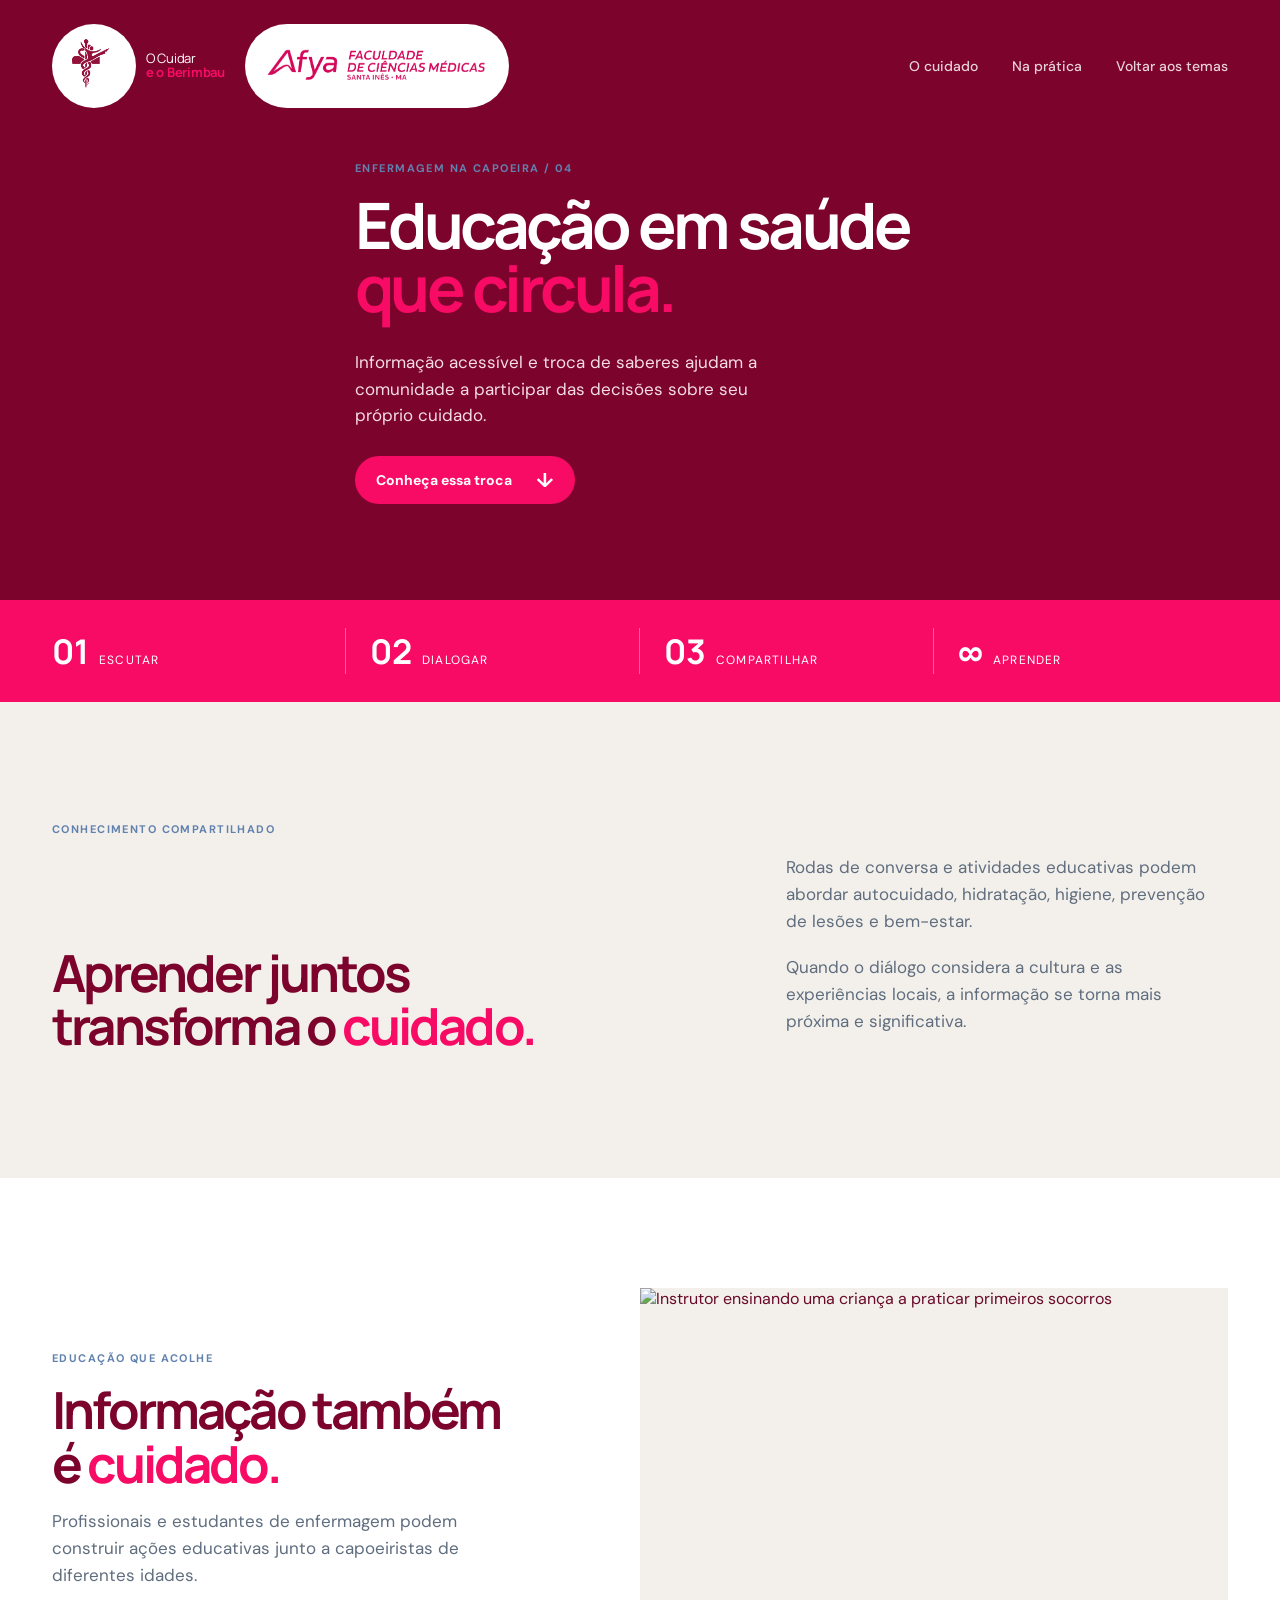
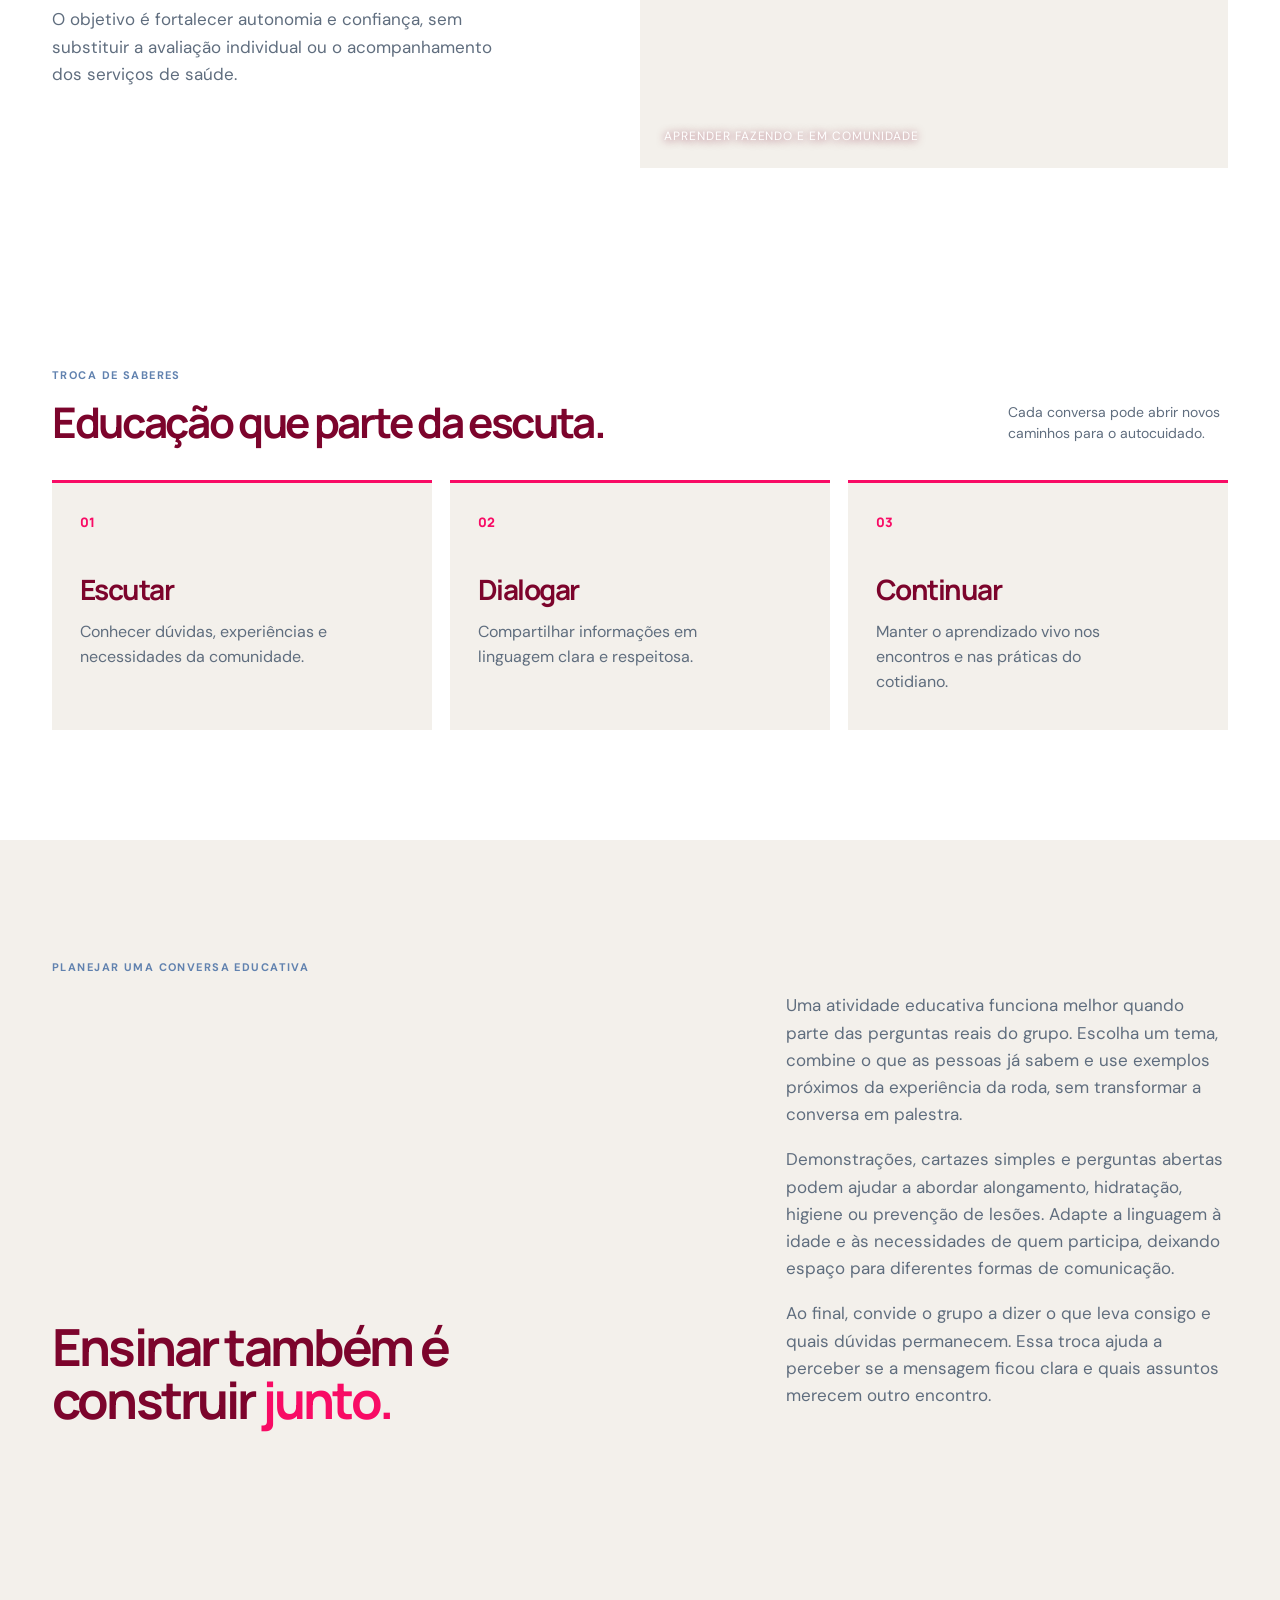
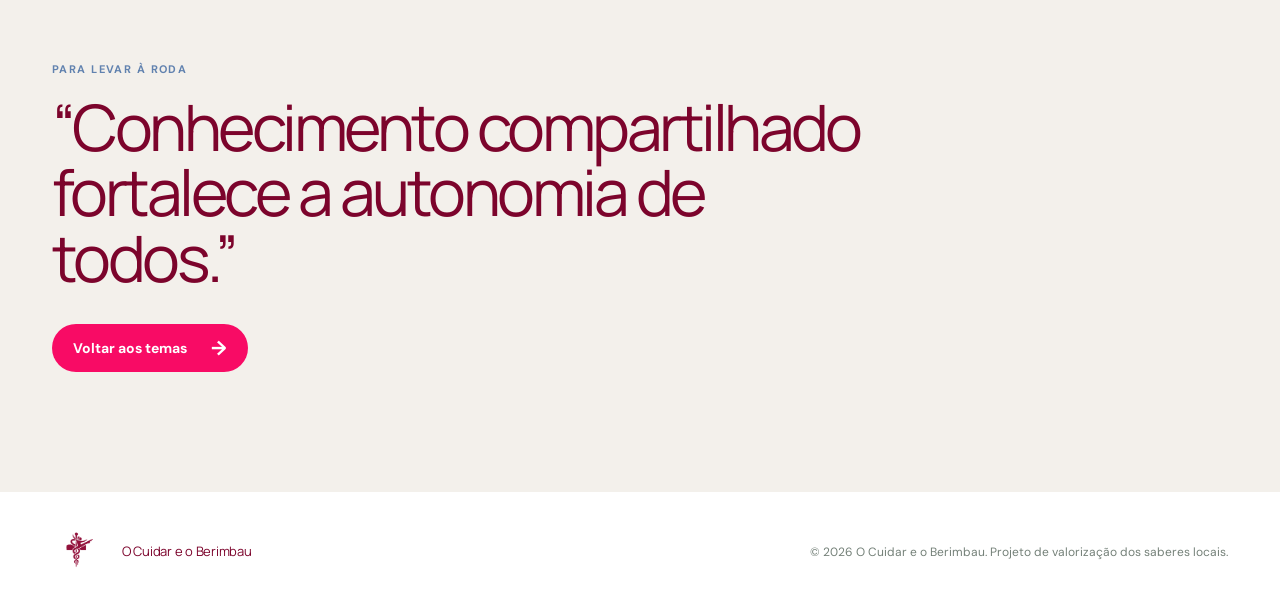
==== indexeducacaoemsaude.html @ b9a44c3e "Adiciona logo Afya e destaque das práticas" ====
<!DOCTYPE html>
<html lang="pt-BR">
<head>
	<meta charset="UTF-8">
	<meta name="viewport" content="width=device-width, initial-scale=1.0">
	<title>Educação em saúde | O Cuidar e o Berimbau</title>
	<link rel="icon" type="image/png" href="favicon.png">
	<link rel="stylesheet" href="styles.css">
	<link rel="stylesheet" href="stylesPgBlog.css">
</head>
<body class="care-topic-page topic-education">
	<header class="site-header">
		<nav class="site-nav" aria-label="Navegação principal">
			<div class="brand-lockup"><a class="brand" href="index.html" aria-label="O Cuidar e o Berimbau - início"><span class="brand-logo-frame"><img class="brand-logo" src="Slides/Logoprojeto.png" alt=""></span><span>O Cuidar<br><strong>e o Berimbau</strong></span></a><a class="partner-brand" href="https://faculdades.afya.com.br/unidade/santa-ines" aria-label="Afya Santa Inês"><img src="Slides/AfyaSantaInes.png" alt="Afya Faculdade de Ciências Médicas Santa Inês"></a></div>
			<button class="nav-toggle" type="button" aria-label="Abrir menu" aria-controls="main-menu" aria-expanded="false">☰</button>
			<div class="nav-links" id="main-menu"><a href="#cuidado">O cuidado</a><a href="#praticas">Na prática</a><a href="index.html#territorios">Voltar aos temas</a></div>
		</nav>
	</header>
	<main>
		<section class="territory-hero care-topic-hero">
			<div class="territory-hero-copy"><p class="eyebrow">Enfermagem na capoeira / 04</p><h1>Educação em saúde <span>que circula.</span></h1><p>Informação acessível e troca de saberes ajudam a comunidade a participar das decisões sobre seu próprio cuidado.</p><a class="button button-primary" href="#cuidado">Conheça essa troca <span>↓</span></a></div>
		</section>
		<section class="territory-stats"><div class="section-shell territory-stats-grid"><div><strong>01</strong><span>escutar</span></div><div><strong>02</strong><span>dialogar</span></div><div><strong>03</strong><span>compartilhar</span></div><div><strong>∞</strong><span>aprender</span></div></div></section>
		<section class="territory-intro section-shell" id="cuidado"><p class="eyebrow">Conhecimento compartilhado</p><div class="territory-intro-grid"><h2>Aprender juntos transforma o <span>cuidado.</span></h2><div><p>Rodas de conversa e atividades educativas podem abordar autocuidado, hidratação, higiene, prevenção de lesões e bem-estar.</p><p>Quando o diálogo considera a cultura e as experiências locais, a informação se torna mais próxima e significativa.</p></div></div></section>
		<section class="territory-story"><div class="section-shell territory-story-grid"><div class="territory-story-copy"><p class="eyebrow">Educação que acolhe</p><h2>Informação também é <span>cuidado.</span></h2><p>Profissionais e estudantes de enfermagem podem construir ações educativas junto a capoeiristas de diferentes idades.</p><p>O objetivo é fortalecer autonomia e confiança, sem substituir a avaliação individual ou o acompanhamento dos serviços de saúde.</p></div><div class="territory-story-image"><img src="https://images.pexels.com/photos/34082712/pexels-photo-34082712.jpeg?cs=srgb&amp;dl=pexels-tahir-34082712.jpg&amp;fm=jpg" alt="Instrutor ensinando uma criança a praticar primeiros socorros"><span>Aprender fazendo e em comunidade</span></div></div></section>
		<section class="territory-features" id="praticas"><div class="section-shell"><div class="section-heading"><div><p class="eyebrow">Troca de saberes</p><h2>Educação que parte da escuta.</h2></div><p class="section-heading-note">Cada conversa pode abrir novos caminhos para o autocuidado.</p></div><div class="territory-feature-grid"><article><span>01</span><h3>Escutar</h3><p>Conhecer dúvidas, experiências e necessidades da comunidade.</p></article><article><span>02</span><h3>Dialogar</h3><p>Compartilhar informações em linguagem clara e respeitosa.</p></article><article><span>03</span><h3>Continuar</h3><p>Manter o aprendizado vivo nos encontros e nas práticas do cotidiano.</p></article></div></div></section>
		<section class="territory-intro section-shell"><p class="eyebrow">Planejar uma conversa educativa</p><div class="territory-intro-grid"><h2>Ensinar também é construir <span>junto.</span></h2><div><p>Uma atividade educativa funciona melhor quando parte das perguntas reais do grupo. Escolha um tema, combine o que as pessoas já sabem e use exemplos próximos da experiência da roda, sem transformar a conversa em palestra.</p><p>Demonstrações, cartazes simples e perguntas abertas podem ajudar a abordar alongamento, hidratação, higiene ou prevenção de lesões. Adapte a linguagem à idade e às necessidades de quem participa, deixando espaço para diferentes formas de comunicação.</p><p>Ao final, convide o grupo a dizer o que leva consigo e quais dúvidas permanecem. Essa troca ajuda a perceber se a mensagem ficou clara e quais assuntos merecem outro encontro.</p></div></div></section>
		<section class="territory-quote section-shell"><p class="eyebrow">Para levar à roda</p><blockquote>“Conhecimento compartilhado fortalece a autonomia de todos.”</blockquote><a class="button button-primary" href="index.html#territorios">Voltar aos temas <span>→</span></a></section>
	</main>
	<footer><div class="footer-brand"><span class="brand-logo-frame"><img class="brand-logo" src="Slides/Logoprojeto.png" alt=""></span><span>O Cuidar e o Berimbau</span></div><p>© 2026 O Cuidar e o Berimbau. Projeto de valorização dos saberes locais.</p></footer>
	<div vw class="enabled"><div vw-access-button class="active"></div><div vw-plugin-wrapper><div class="vw-plugin-top-wrapper"></div></div></div>
	<script src="https://vlibras.gov.br/app/vlibras-plugin.js"></script><script>new window.VLibras.Widget('https://vlibras.gov.br/app');</script>
	<script>document.querySelector('.nav-toggle').addEventListener('click', function () { const menu = document.querySelector('.nav-links'); const open = menu.classList.toggle('is-open'); this.setAttribute('aria-expanded', open); });</script>
</body>
</html>
---- styles.css ----
@import url('https://fonts.googleapis.com/css2?family=DM+Sans:wght@400;500;700&family=Manrope:wght@600;700;800&display=swap');

:root { --ink: #7c042c; --wine: #7c042c; --primary: #f80b65; --blue: #6182af; --paper: #ffffff; --line: #dce3ec; --muted: #5f6d7e; }
* { box-sizing: border-box; }
html { scroll-behavior: smooth; }
body { margin: 0; background: var(--paper); color: var(--ink); font-family: 'DM Sans', sans-serif; }
a { color: inherit; text-decoration: none; }
.site-header { position: absolute; z-index: 10; width: 100%; color: #fff; }
.home-page .site-header { background: linear-gradient(180deg, rgba(124,4,44,.68), transparent); }
.site-nav { max-width: 1240px; margin: auto; padding: 24px 32px; display: flex; align-items: center; justify-content: space-between; }
.brand, .footer-brand { display: flex; gap: 10px; align-items: center; line-height: 1.05; font-family: 'Manrope', sans-serif; font-size: 13px; letter-spacing: -.02em; }
.brand-lockup { display: flex; align-items: center; gap: 20px; }
.partner-brand { display: flex; align-items: center; justify-content: center; height: 84px; padding: 0 22px; border-radius: 999px; background: #fff; }
.partner-brand img { display: block; width: 220px; max-height: 42px; object-fit: contain; }
.brand strong { color: var(--primary); }
.brand-logo-frame { width: 84px; height: 84px; display: block; overflow: hidden; flex: 0 0 84px; border-radius: 50%; background: #fff; }
.brand-logo { width: 125%; height: 125%; display: block; object-fit: cover; object-position: center; transform: translate(-16.5%, -7.5%); }
.brand-mark { display: grid; place-items: center; width: 40px; height: 40px; border-radius: 50%; color: #fff; background: var(--primary); font-weight: 800; font-size: 12px; }
.nav-links { display: flex; align-items: center; gap: 34px; font-size: 14px; font-weight: 500; }
.nav-links a:not(.nav-cta) { opacity: .82; transition: opacity .2s; }
.nav-links a:not(.nav-cta):hover { opacity: 1; }
.nav-cta, .button-primary { background: var(--primary); color: #fff; border-radius: 999px; font-weight: 700; }
.nav-cta { padding: 12px 20px; }
.nav-toggle { display: none; border: 0; color: #fff; background: transparent; font-size: 24px; }
.hero { min-height: 700px; position: relative; isolation: isolate; display: grid; grid-template-columns: 1fr; background: var(--wine); color: #fff; }
.hero-copy { align-self: center; max-width: 760px; min-height: 700px; display: flex; flex-direction: column; justify-content: center; padding: 160px 8vw 120px max(32px, calc((100vw - 1240px) / 2 + 32px)); }
.eyebrow { margin: 0 0 18px; color: var(--blue); text-transform: uppercase; font-size: 11px; font-weight: 700; letter-spacing: .13em; }
.hero .eyebrow { color: var(--primary); }
h1, h2, h3 { margin: 0; font-family: 'Manrope', sans-serif; letter-spacing: -.055em; }
h1 { font-size: clamp(42px, 5vw, 74px); line-height: .99; }
h1 span, h2 span { color: var(--primary); }
.hero-text { max-width: 460px; margin: 28px 0 34px; color: #f5dce5; font-size: 17px; line-height: 1.55; }
.hero-actions { display: flex; align-items: center; gap: 24px; }
.button { display: inline-flex; align-items: center; gap: 24px; padding: 15px 21px; font-size: 14px; transition: transform .2s, background .2s; }
.button:hover { transform: translateY(-2px); }
.button-primary span, .button-outline span { font-size: 20px; line-height: 0; }
.button-link { color: #fff; padding-inline: 0; }
.hero-image { position: absolute; z-index: -1; inset: 0; min-height: 100%; overflow: hidden; background: var(--wine); }
.hero-image::after { content: ''; position: absolute; inset: 0; background: linear-gradient(90deg, rgba(124,4,44,.98) 0%, rgba(124,4,44,.9) 30%, rgba(124,4,44,.62) 55%, rgba(124,4,44,.25) 100%), linear-gradient(0deg, rgba(124,4,44,.48), transparent 48%); }
.hero-image img { width: 100%; height: 100%; object-fit: cover; object-position: 58% 42%; display: block; filter: saturate(.88); }
.image-label { position: absolute; z-index: 1; right: 32px; bottom: 28px; max-width: min(360px, calc(100% - 48px)); padding: 10px 14px; color: #fff; background: rgba(124,4,44,.82); font-size: 12px; line-height: 1.4; }
.section-shell { max-width: 1240px; margin: auto; padding-inline: 32px; }
.intro { padding-top: 120px; padding-bottom: 125px; }
.intro-grid { display: grid; grid-template-columns: 1.1fr .8fr; gap: 12%; align-items: end; }
h2 { font-size: clamp(32px, 4vw, 54px); line-height: 1.05; }
.intro-grid p:last-child { margin: 0; color: var(--muted); font-size: 17px; line-height: 1.6; }
.highlights { padding-bottom: 125px; }
.section-heading { display: flex; justify-content: space-between; align-items: end; margin-bottom: 36px; }
.section-heading h2 { font-size: clamp(30px, 3.3vw, 46px); }
.button-outline { border: 1px solid var(--blue); border-radius: 999px; padding: 12px 18px; }
button.button { font-family: inherit; line-height: inherit; color: inherit; background: transparent; cursor: pointer; }
.button-outline:hover { background: var(--primary); border-color: var(--primary); color: #fff; }
.highlight-grid { display: grid; grid-template-columns: repeat(3, 1fr); gap: 18px; align-items: stretch; }
.highlight-card { min-height: 360px; position: relative; isolation: isolate; display: flex; flex-direction: column; justify-content: flex-end; align-items: flex-start; gap: 12px; overflow: hidden; padding: 26px; border-radius: 8px; background: var(--wine); color: #fff; transition: transform .25s ease, box-shadow .25s ease; }
.highlight-card:hover { transform: translateY(-6px); box-shadow: 0 14px 26px rgba(124,4,44,.18); }
.highlight-card::before { content: ''; position: absolute; z-index: -1; inset: 0; background-image: linear-gradient(0deg, rgba(124,4,44,.96), rgba(124,4,44,.58) 48%, rgba(124,4,44,.12)), var(--card-image); background-position: center; background-size: cover; transition: transform .35s ease; }
.highlight-card:hover::before { transform: scale(1.04); }
.highlight-card.is-highlighted { animation: practice-highlight 1.1s ease-in-out 2; }
@keyframes practice-highlight { 50% { transform: translateY(-6px); box-shadow: 0 0 0 4px var(--primary), 0 14px 26px rgba(124,4,44,.24); } }
@media (prefers-reduced-motion: reduce) { .highlight-card.is-highlighted { animation: none; box-shadow: 0 0 0 4px var(--primary); } }
.card-kicker { margin: 0; color: #fff; font-size: 11px; font-weight: 700; letter-spacing: .1em; text-transform: uppercase; }
.highlight-card h3 { max-width: 270px; font-size: 26px; line-height: 1.08; }
.highlight-card .card-description { max-width: 320px; margin: 0; color: #fff; font-size: 14px; line-height: 1.45; }
.card-more { display: flex; align-items: center; gap: 12px; margin-top: 6px; font-size: 13px; font-weight: 700; }
.care-prevention { --card-image: url('https://images.pexels.com/photos/20860603/pexels-photo-20860603.jpeg?auto=compress&cs=tinysrgb&w=1200'); }
.care-first-aid { --card-image: url('https://images.pexels.com/photos/3760275/pexels-photo-3760275.jpeg?auto=compress&cs=tinysrgb&w=1200'); }
.care-promotion { --card-image: url('https://images.pexels.com/photos/30495349/pexels-photo-30495349.jpeg?auto=compress&cs=tinysrgb&w=1200'); }
.care-education { --card-image: url('https://images.pexels.com/photos/34082712/pexels-photo-34082712.jpeg?auto=compress&cs=tinysrgb&w=1200'); }
.care-inclusion { --card-image: url('https://images.pexels.com/photos/8556497/pexels-photo-8556497.jpeg?auto=compress&cs=tinysrgb&w=1200'); }
.card-green { background: var(--blue); color: #fff; }
.callout { background: #eef2f7; }
.callout-inner { padding-top: 95px; padding-bottom: 95px; display: flex; align-items: end; gap: 40px; justify-content: space-between; }
.callout h2 { max-width: 700px; }
footer { padding: 30px max(32px, calc((100vw - 1240px) / 2 + 32px)); display: flex; justify-content: space-between; align-items: center; color: #748078; background: #fff; font-size: 12px; }
.footer-brand { color: var(--ink); }
footer .brand-logo-frame { width: 60px; height: 60px; flex-basis: 60px; }
footer p { margin: 0; }
@media (max-width: 760px) { .site-nav { padding: 18px 22px; } .brand-lockup { gap: 12px; } .brand-logo-frame { width: 56px; height: 56px; flex-basis: 56px; } .brand { font-size: 11px; } .partner-brand { height: 56px; padding: 0 12px; } .partner-brand img { width: 130px; max-height: 24px; } .nav-toggle { display: block; } .nav-links { display: none; position: absolute; top: 72px; left: 16px; right: 16px; padding: 22px; flex-direction: column; align-items: stretch; gap: 20px; border-radius: 10px; background: var(--wine); } .nav-links.is-open { display: flex; } .hero { display: grid; grid-template-columns: 1fr; min-height: 680px; } .hero-copy { min-height: 680px; max-width: none; padding: 150px 24px 112px; } .hero .eyebrow { color: #fff; } .hero-image { height: auto; min-height: 100%; flex: initial; } .hero-image::after { background: linear-gradient(180deg, rgba(124,4,44,.98) 0%, rgba(124,4,44,.92) 48%, rgba(124,4,44,.52) 100%); } .hero-image img { object-position: 50% center; } .image-label { right: 18px; bottom: 18px; max-width: calc(100% - 36px); } .section-shell { padding-inline: 24px; } .intro { padding-top: 80px; padding-bottom: 80px; } .intro-grid, .highlight-grid { grid-template-columns: 1fr; gap: 28px; } .highlight-card { min-height: 340px; } .section-heading, .callout-inner, footer { align-items: flex-start; flex-direction: column; gap: 24px; } .callout-inner { padding-top: 70px; padding-bottom: 70px; } }
---- stylesPgBlog.css ----
.territory-page, .care-topic-page { --territory-paper: #f3f0eb; background: var(--territory-paper); }
.topic-prevention { --topic-image: url('https://images.pexels.com/photos/20860603/pexels-photo-20860603.jpeg?cs=srgb&dl=pexels-funkcines-terapijos-centras-927573878-20860603.jpg&fm=jpg'); }
.topic-first-aid { --topic-image: url('https://images.pexels.com/photos/3760275/pexels-photo-3760275.jpeg?cs=srgb&dl=pexels-olly-3760275.jpg&fm=jpg'); }
.topic-promotion { --topic-image: url('https://images.pexels.com/photos/30495349/pexels-photo-30495349.jpeg?cs=srgb&dl=pexels-braujardim-30495349.jpg&fm=jpg'); }
.topic-education { --topic-image: url('https://images.pexels.com/photos/34082712/pexels-photo-34082712.jpeg?cs=srgb&dl=pexels-tahir-34082712.jpg&fm=jpg'); }
.topic-inclusion { --topic-image: url('https://images.pexels.com/photos/8556497/pexels-photo-8556497.jpeg?cs=srgb&dl=pexels-edmond-dantes-8556497.jpg&fm=jpg'); }
.care-topic-page .territory-hero { position: relative; background-color: var(--wine); background-image: linear-gradient(90deg, rgba(124,4,44,.94), rgba(124,4,44,.72) 54%, rgba(124,4,44,.32)), var(--topic-image); background-position: center; background-size: cover; }
.care-topic-page .territory-story-image img { width: 100%; height: 100%; display: block; object-fit: cover; filter: saturate(.78); }
.care-topic-page .territory-story-image span { color: #fff; text-shadow: 0 1px 8px rgba(124,4,44,.8); }
.territory-page .site-header { color: #fff; }
.territory-hero { min-height: 600px; display: flex; align-items: center; background: var(--wine); color: #fff; }
.territory-hero-copy { max-width: 760px; padding: 150px 32px 85px; margin: 0 auto; }
.territory-hero-copy h1 { max-width: 570px; }
.territory-hero-copy > p:not(.eyebrow) { max-width: 450px; margin: 30px 0 28px; color: #f5dce5; font-size: 17px; line-height: 1.55; }
.territory-hero-image { position: relative; min-height: 680px; overflow: hidden; }
.territory-hero-image::after { content: ''; position: absolute; inset: 0; background: linear-gradient(90deg, rgba(124,4,44,.32), transparent 42%), linear-gradient(0deg, rgba(124,4,44,.62), transparent 35%); }
.territory-hero-image img { width: 100%; height: 100%; object-fit: cover; display: block; filter: saturate(.8); }
.territory-hero-image span { position: absolute; z-index: 1; left: 30px; bottom: 28px; color: #fff; font-size: 12px; letter-spacing: .08em; text-transform: uppercase; }
.territory-stats { background: var(--primary); color: #fff; }
.territory-stats-grid { display: grid; grid-template-columns: repeat(4, 1fr); padding-top: 28px; padding-bottom: 28px; }
.territory-stats-grid div { display: flex; align-items: baseline; gap: 10px; border-right: 1px solid rgba(255,255,255,.35); padding-left: 24px; }
.territory-stats-grid div:first-child { padding-left: 0; }
.territory-stats-grid div:last-child { border-right: 0; }
.territory-stats strong { font-family: 'Manrope', sans-serif; font-size: 34px; }
.territory-stats span { font-size: 12px; letter-spacing: .1em; text-transform: uppercase; }
.territory-intro { padding-top: 120px; padding-bottom: 125px; }
.territory-intro-grid { display: grid; grid-template-columns: 1.05fr .8fr; gap: 13%; align-items: end; }
.territory-intro-grid > div { color: var(--muted); font-size: 17px; line-height: 1.6; }
.territory-intro-grid p { margin: 0 0 18px; }
.territory-features { padding: 90px 0 110px; background: #fff; }
.territory-feature-grid { display: grid; grid-template-columns: repeat(3, 1fr); gap: 18px; }
.territory-feature-grid article { min-height: 250px; padding: 28px; border-top: 3px solid var(--primary); background: var(--territory-paper); transition: transform .25s ease, box-shadow .25s ease; }
.territory-feature-grid article:hover { transform: translateY(-6px); box-shadow: 0 14px 26px rgba(124,4,44,.12); }
.territory-feature-grid span { color: var(--primary); font-family: 'Manrope', sans-serif; font-size: 13px; font-weight: 800; }
.territory-feature-grid h3 { margin: 38px 0 12px; font-size: 28px; }
.territory-feature-grid p { max-width: 260px; margin: 0; color: var(--muted); line-height: 1.55; }
.territory-story { padding: 110px 0; background: #fff; }
.territory-story-grid { display: grid; grid-template-columns: .8fr 1fr; gap: 10%; align-items: center; }
.territory-story-copy p:not(.eyebrow) { max-width: 460px; color: var(--muted); font-size: 17px; line-height: 1.6; }
.territory-story-image { position: relative; height: 480px; overflow: hidden; background: var(--territory-paper); }
.territory-story-image img { width: 100%; height: 100%; object-fit: cover; filter: saturate(.78); }
.territory-story-image span { position: absolute; bottom: 24px; left: 24px; color: var(--ink); font-size: 12px; letter-spacing: .08em; text-transform: uppercase; }
.section-heading-note { max-width: 220px; margin: 0; color: var(--muted); line-height: 1.5; font-size: 14px; }
.territory-quote { padding-top: 110px; padding-bottom: 120px; }
.territory-quote blockquote { max-width: 820px; margin: 0 0 34px; font-family: 'Manrope', sans-serif; font-size: clamp(34px, 5vw, 68px); line-height: 1.02; letter-spacing: -.055em; }
@media (max-width: 760px) {
	.territory-hero-copy { padding: 135px 24px 75px; }
	.territory-stats-grid { grid-template-columns: repeat(2, 1fr); gap: 22px 0; }
	.territory-stats-grid div:nth-child(2) { border-right: 0; }
	.territory-stats-grid div:nth-child(3) { padding-left: 0; }
	.territory-intro { padding-top: 80px; padding-bottom: 80px; }
	.territory-intro-grid, .territory-feature-grid, .territory-story-grid { grid-template-columns: 1fr; gap: 28px; }
	.territory-features { padding: 70px 0 80px; }
	.territory-feature-grid article { min-height: 0; }
	.territory-feature-grid h3 { margin-top: 24px; }
	.territory-story { padding: 80px 0; }
	.territory-story-image { height: 330px; }
	.territory-quote { padding-top: 80px; padding-bottom: 90px; }
}
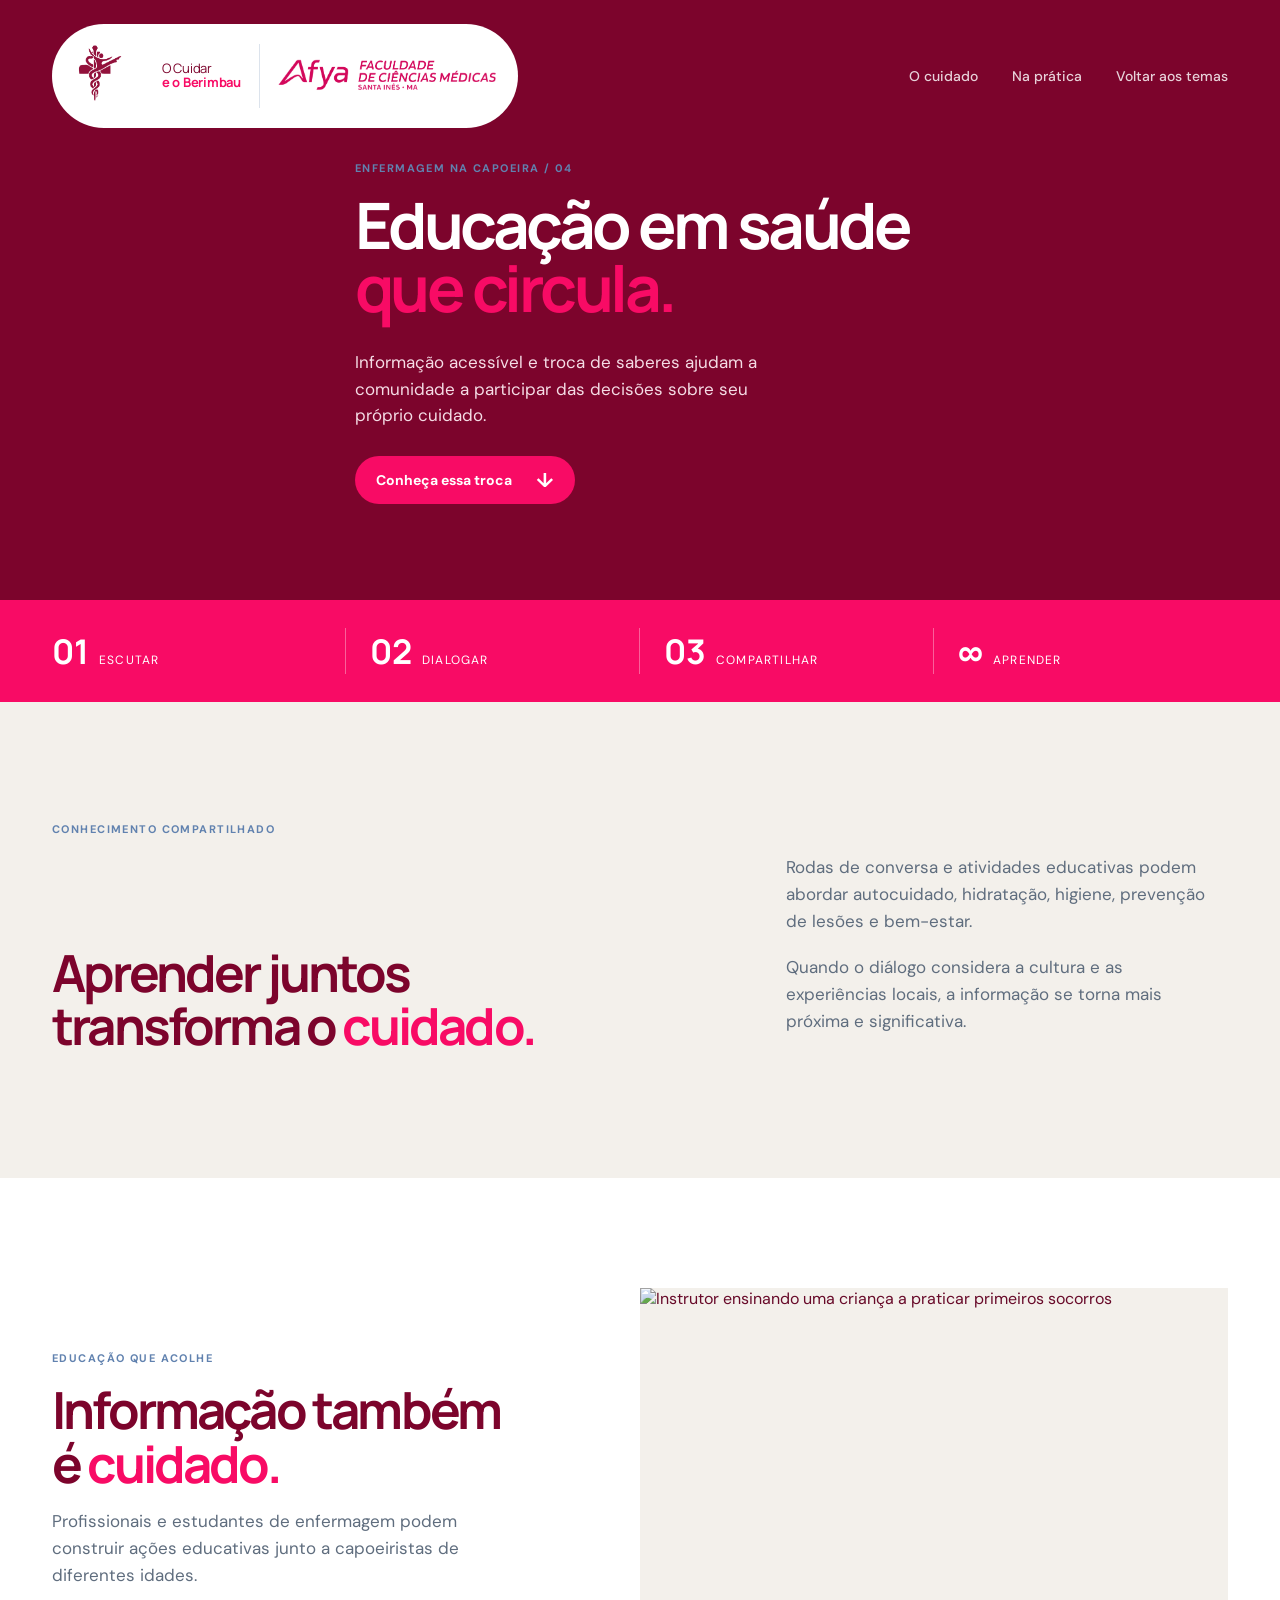
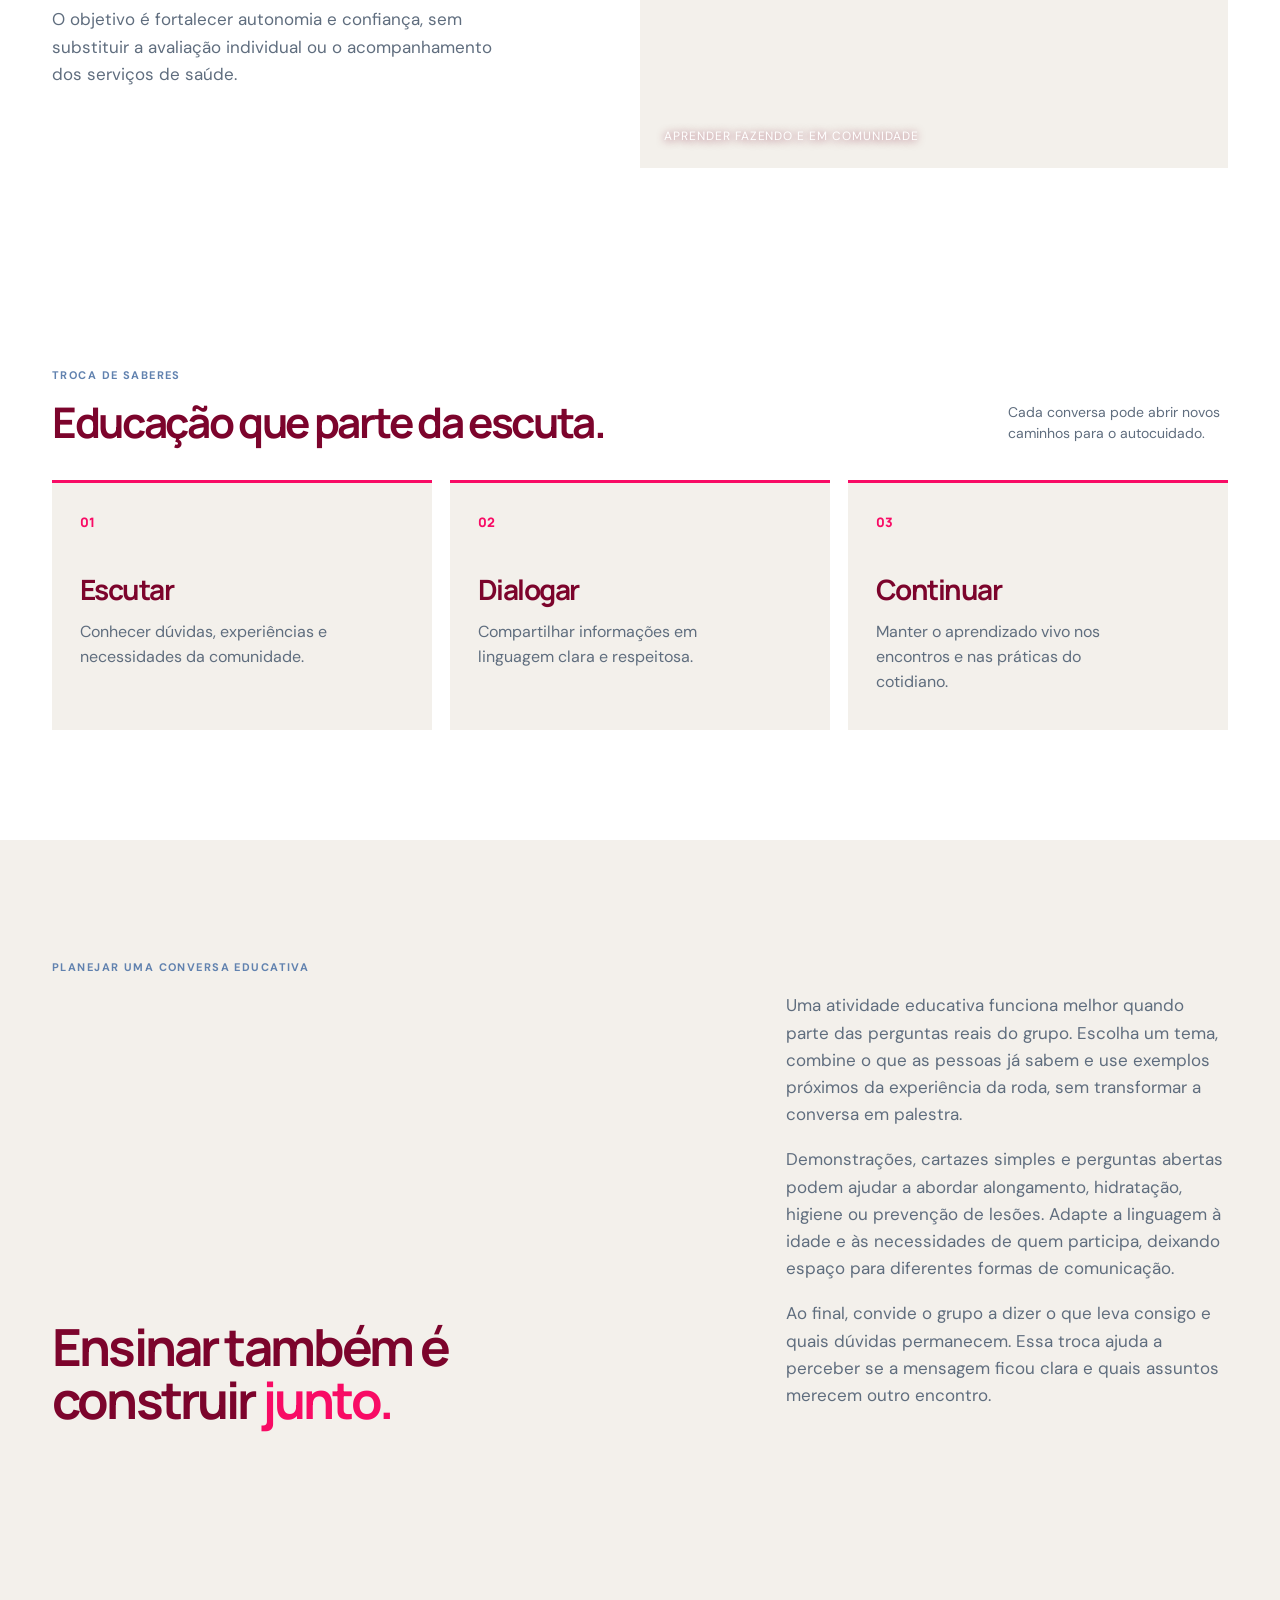
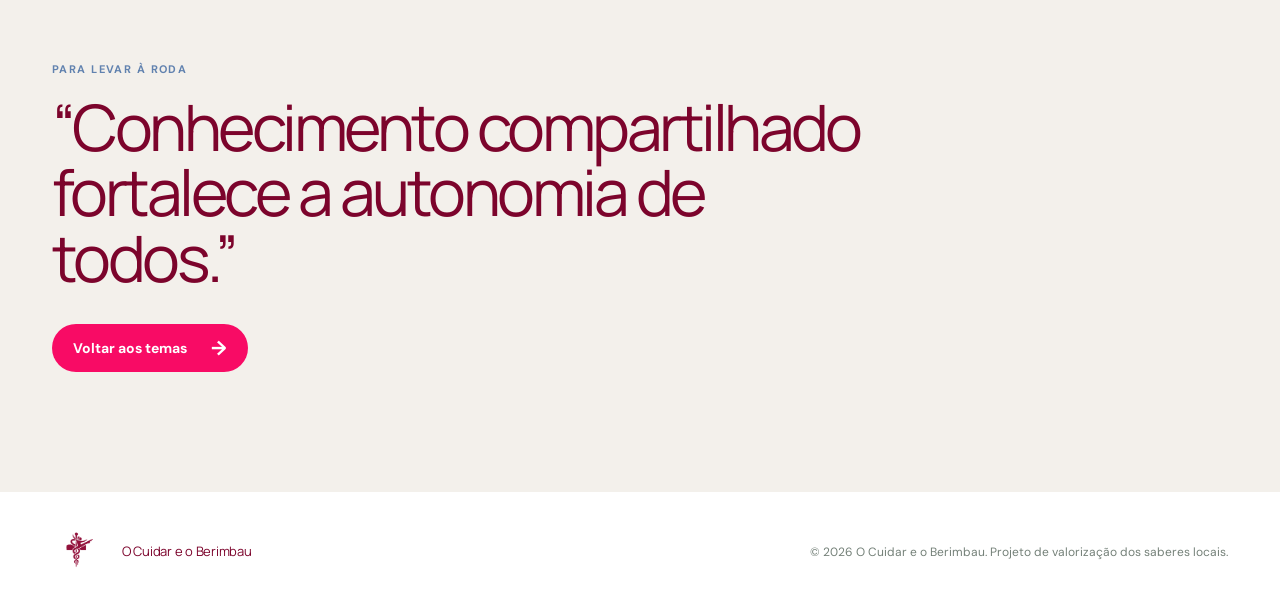
==== commit 007088c0: "Unifica logos no cabeçalho" ====
--- a/indexeducacaoemsaude.html
+++ b/indexeducacaoemsaude.html
@@ -5,7 +5,7 @@
 	<meta name="viewport" content="width=device-width, initial-scale=1.0">
 	<title>Educação em saúde | O Cuidar e o Berimbau</title>
 	<link rel="icon" type="image/png" href="favicon.png">
-	<link rel="stylesheet" href="styles.css">
+	<link rel="stylesheet" href="styles.css?v=brand-lockup-20261002">
 	<link rel="stylesheet" href="stylesPgBlog.css">
 </head>
 <body class="care-topic-page topic-education">
--- a/styles.css
+++ b/styles.css
@@ -9,11 +9,12 @@
 .home-page .site-header { background: linear-gradient(180deg, rgba(124,4,44,.68), transparent); }
 .site-nav { max-width: 1240px; margin: auto; padding: 24px 32px; display: flex; align-items: center; justify-content: space-between; }
 .brand, .footer-brand { display: flex; gap: 10px; align-items: center; line-height: 1.05; font-family: 'Manrope', sans-serif; font-size: 13px; letter-spacing: -.02em; }
-.brand-lockup { display: flex; align-items: center; gap: 20px; }
-.partner-brand { display: flex; align-items: center; justify-content: center; height: 84px; padding: 0 22px; border-radius: 999px; background: #fff; }
+.brand-lockup { display: flex; align-items: center; gap: 0; padding: 4px 20px 4px 4px; border-radius: 999px; background: #fff; }
+.brand-lockup .brand { color: var(--ink); }
+.partner-brand { display: flex; align-items: center; justify-content: center; height: 64px; margin-left: 18px; padding-left: 18px; border-left: 1px solid var(--line); }
 .partner-brand img { display: block; width: 220px; max-height: 42px; object-fit: contain; }
 .brand strong { color: var(--primary); }
-.brand-logo-frame { width: 84px; height: 84px; display: block; overflow: hidden; flex: 0 0 84px; border-radius: 50%; background: #fff; }
+.brand-logo-frame { width: 96px; height: 96px; display: block; overflow: hidden; flex: 0 0 96px; border-radius: 50%; background: #fff; }
 .brand-logo { width: 125%; height: 125%; display: block; object-fit: cover; object-position: center; transform: translate(-16.5%, -7.5%); }
 .brand-mark { display: grid; place-items: center; width: 40px; height: 40px; border-radius: 50%; color: #fff; background: var(--primary); font-weight: 800; font-size: 12px; }
 .nav-links { display: flex; align-items: center; gap: 34px; font-size: 14px; font-weight: 500; }
@@ -75,4 +76,5 @@
 .footer-brand { color: var(--ink); }
 footer .brand-logo-frame { width: 60px; height: 60px; flex-basis: 60px; }
 footer p { margin: 0; }
-@media (max-width: 760px) { .site-nav { padding: 18px 22px; } .brand-lockup { gap: 12px; } .brand-logo-frame { width: 56px; height: 56px; flex-basis: 56px; } .brand { font-size: 11px; } .partner-brand { height: 56px; padding: 0 12px; } .partner-brand img { width: 130px; max-height: 24px; } .nav-toggle { display: block; } .nav-links { display: none; position: absolute; top: 72px; left: 16px; right: 16px; padding: 22px; flex-direction: column; align-items: stretch; gap: 20px; border-radius: 10px; background: var(--wine); } .nav-links.is-open { display: flex; } .hero { display: grid; grid-template-columns: 1fr; min-height: 680px; } .hero-copy { min-height: 680px; max-width: none; padding: 150px 24px 112px; } .hero .eyebrow { color: #fff; } .hero-image { height: auto; min-height: 100%; flex: initial; } .hero-image::after { background: linear-gradient(180deg, rgba(124,4,44,.98) 0%, rgba(124,4,44,.92) 48%, rgba(124,4,44,.52) 100%); } .hero-image img { object-position: 50% center; } .image-label { right: 18px; bottom: 18px; max-width: calc(100% - 36px); } .section-shell { padding-inline: 24px; } .intro { padding-top: 80px; padding-bottom: 80px; } .intro-grid, .highlight-grid { grid-template-columns: 1fr; gap: 28px; } .highlight-card { min-height: 340px; } .section-heading, .callout-inner, footer { align-items: flex-start; flex-direction: column; gap: 24px; } .callout-inner { padding-top: 70px; padding-bottom: 70px; } }+@media (max-width: 760px) { .site-nav { padding: 18px 22px; } .brand-lockup { padding: 4px 12px 4px 4px; } .brand-logo-frame { width: 64px; height: 64px; flex-basis: 64px; } .brand { font-size: 11px; } .partner-brand { height: 44px; margin-left: 12px; padding-left: 12px; } .partner-brand img { width: 112px; max-height: 22px; } .nav-toggle { display: block; } .nav-links { display: none; position: absolute; top: 72px; left: 16px; right: 16px; padding: 22px; flex-direction: column; align-items: stretch; gap: 20px; border-radius: 10px; background: var(--wine); } .nav-links.is-open { display: flex; } .hero { display: grid; grid-template-columns: 1fr; min-height: 680px; } .hero-copy { min-height: 680px; max-width: none; padding: 150px 24px 112px; } .hero .eyebrow { color: #fff; } .hero-image { height: auto; min-height: 100%; flex: initial; } .hero-image::after { background: linear-gradient(180deg, rgba(124,4,44,.98) 0%, rgba(124,4,44,.92) 48%, rgba(124,4,44,.52) 100%); } .hero-image img { object-position: 50% center; } .image-label { right: 18px; bottom: 18px; max-width: calc(100% - 36px); } .section-shell { padding-inline: 24px; } .intro { padding-top: 80px; padding-bottom: 80px; } .intro-grid, .highlight-grid { grid-template-columns: 1fr; gap: 28px; } .highlight-card { min-height: 340px; } .section-heading, .callout-inner, footer { align-items: flex-start; flex-direction: column; gap: 24px; } .callout-inner { padding-top: 70px; padding-bottom: 70px; } }
+@media (max-width: 380px) { .site-nav { padding-inline: 12px; } .brand-lockup { padding-right: 8px; } .partner-brand { margin-left: 8px; padding-left: 8px; } .partner-brand img { width: 96px; } }
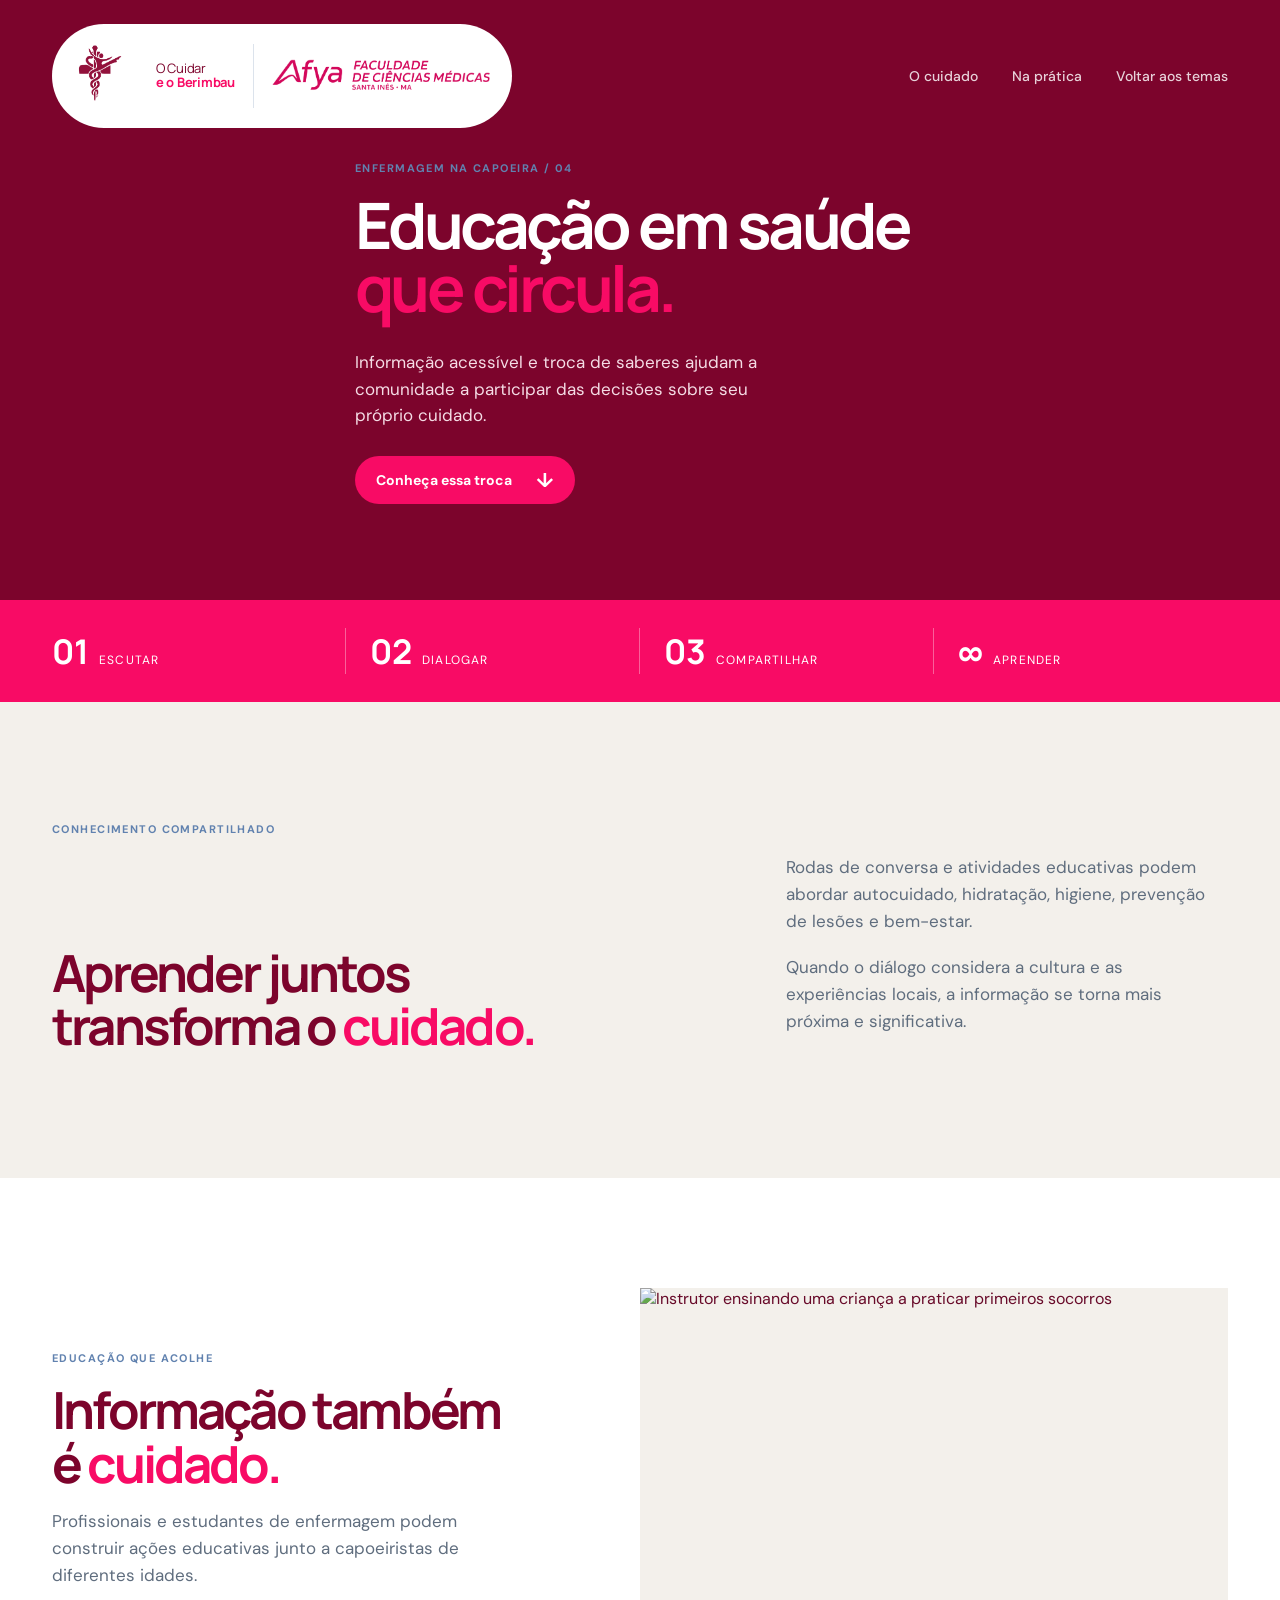
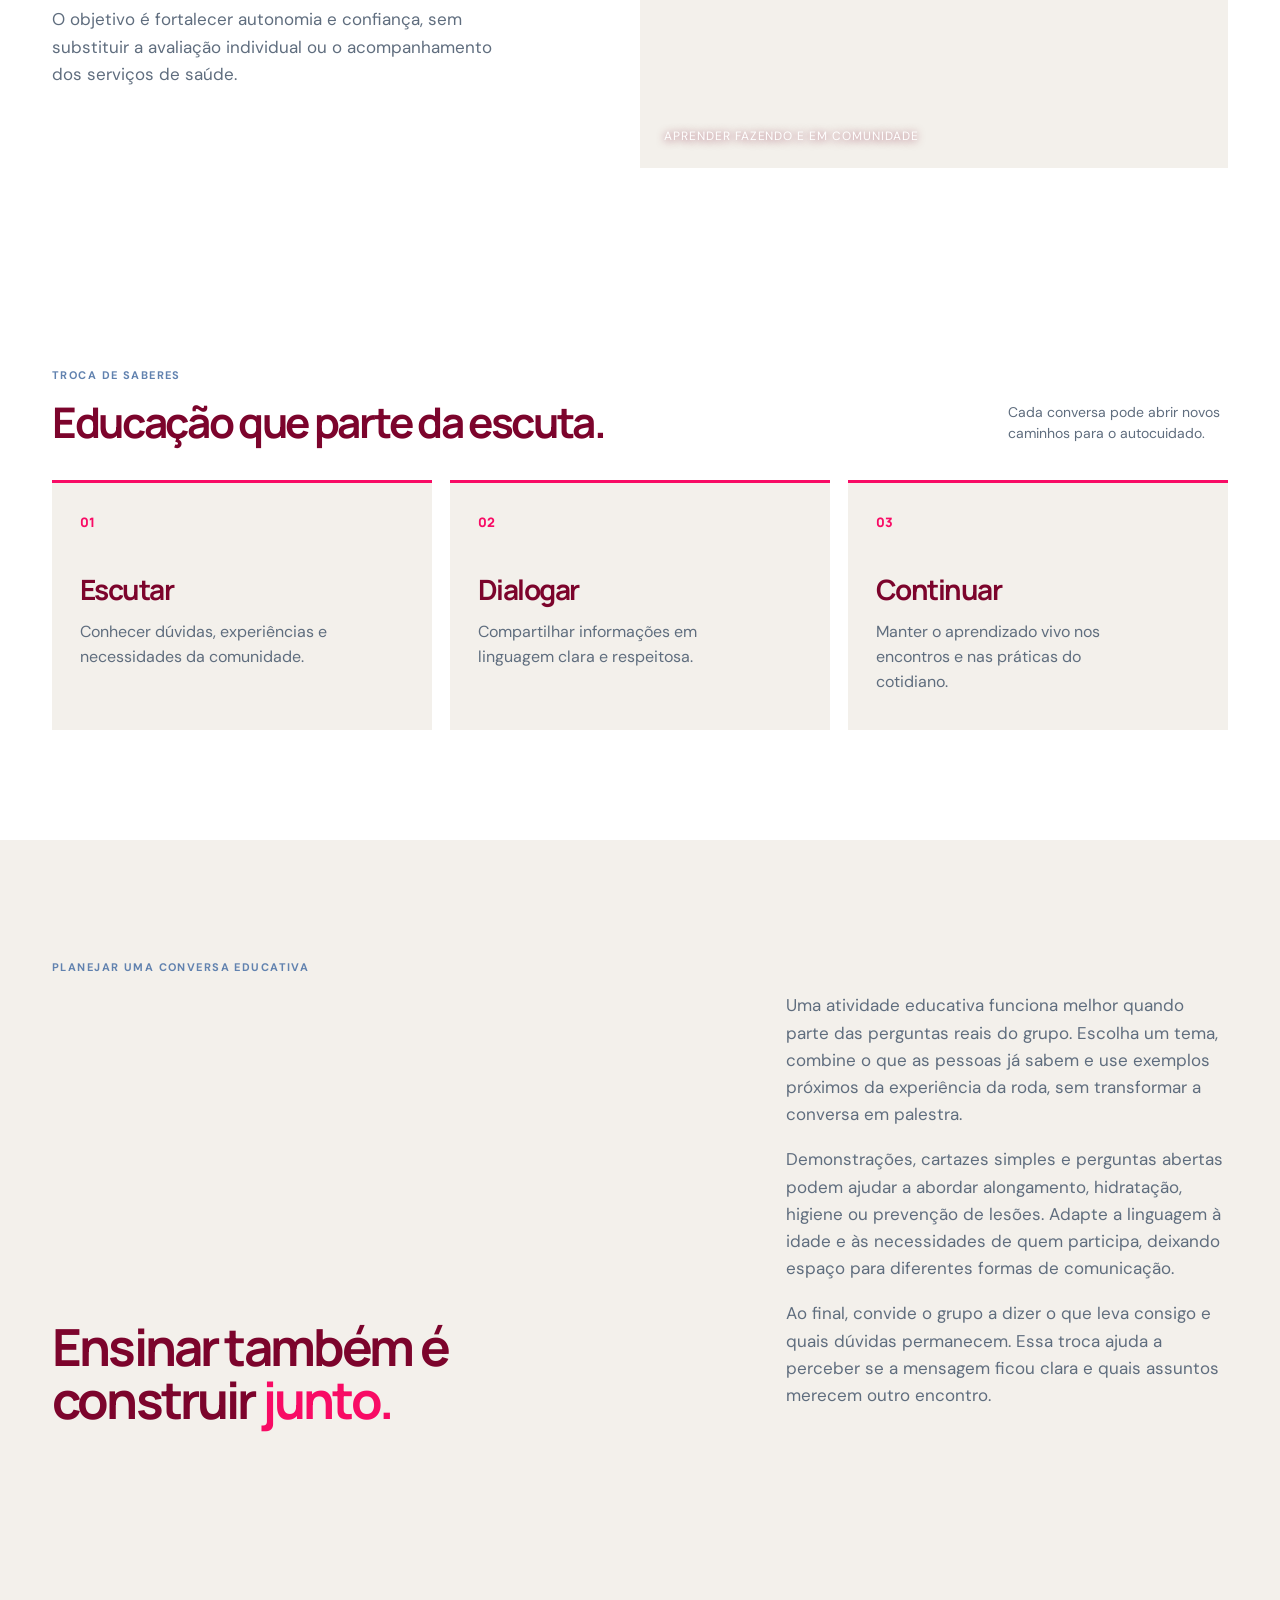
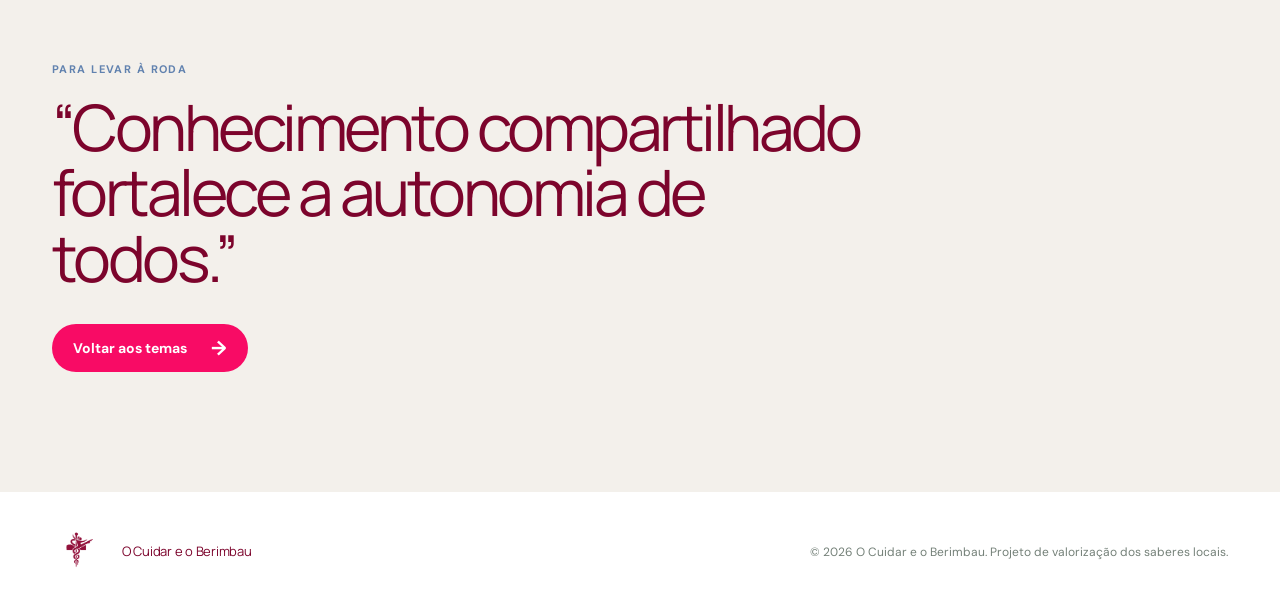
==== commit 009e20fe: "Aproxima símbolo do nome do projeto" ====
--- a/indexeducacaoemsaude.html
+++ b/indexeducacaoemsaude.html
@@ -5,7 +5,7 @@
 	<meta name="viewport" content="width=device-width, initial-scale=1.0">
 	<title>Educação em saúde | O Cuidar e o Berimbau</title>
 	<link rel="icon" type="image/png" href="favicon.png">
-	<link rel="stylesheet" href="styles.css?v=brand-lockup-20261002">
+	<link rel="stylesheet" href="styles.css?v=brand-name-20261002">
 	<link rel="stylesheet" href="stylesPgBlog.css">
 </head>
 <body class="care-topic-page topic-education">
--- a/styles.css
+++ b/styles.css
@@ -10,7 +10,7 @@
 .site-nav { max-width: 1240px; margin: auto; padding: 24px 32px; display: flex; align-items: center; justify-content: space-between; }
 .brand, .footer-brand { display: flex; gap: 10px; align-items: center; line-height: 1.05; font-family: 'Manrope', sans-serif; font-size: 13px; letter-spacing: -.02em; }
 .brand-lockup { display: flex; align-items: center; gap: 0; padding: 4px 20px 4px 4px; border-radius: 999px; background: #fff; }
-.brand-lockup .brand { color: var(--ink); }
+.brand-lockup .brand { gap: 4px; color: var(--ink); }
 .partner-brand { display: flex; align-items: center; justify-content: center; height: 64px; margin-left: 18px; padding-left: 18px; border-left: 1px solid var(--line); }
 .partner-brand img { display: block; width: 220px; max-height: 42px; object-fit: contain; }
 .brand strong { color: var(--primary); }
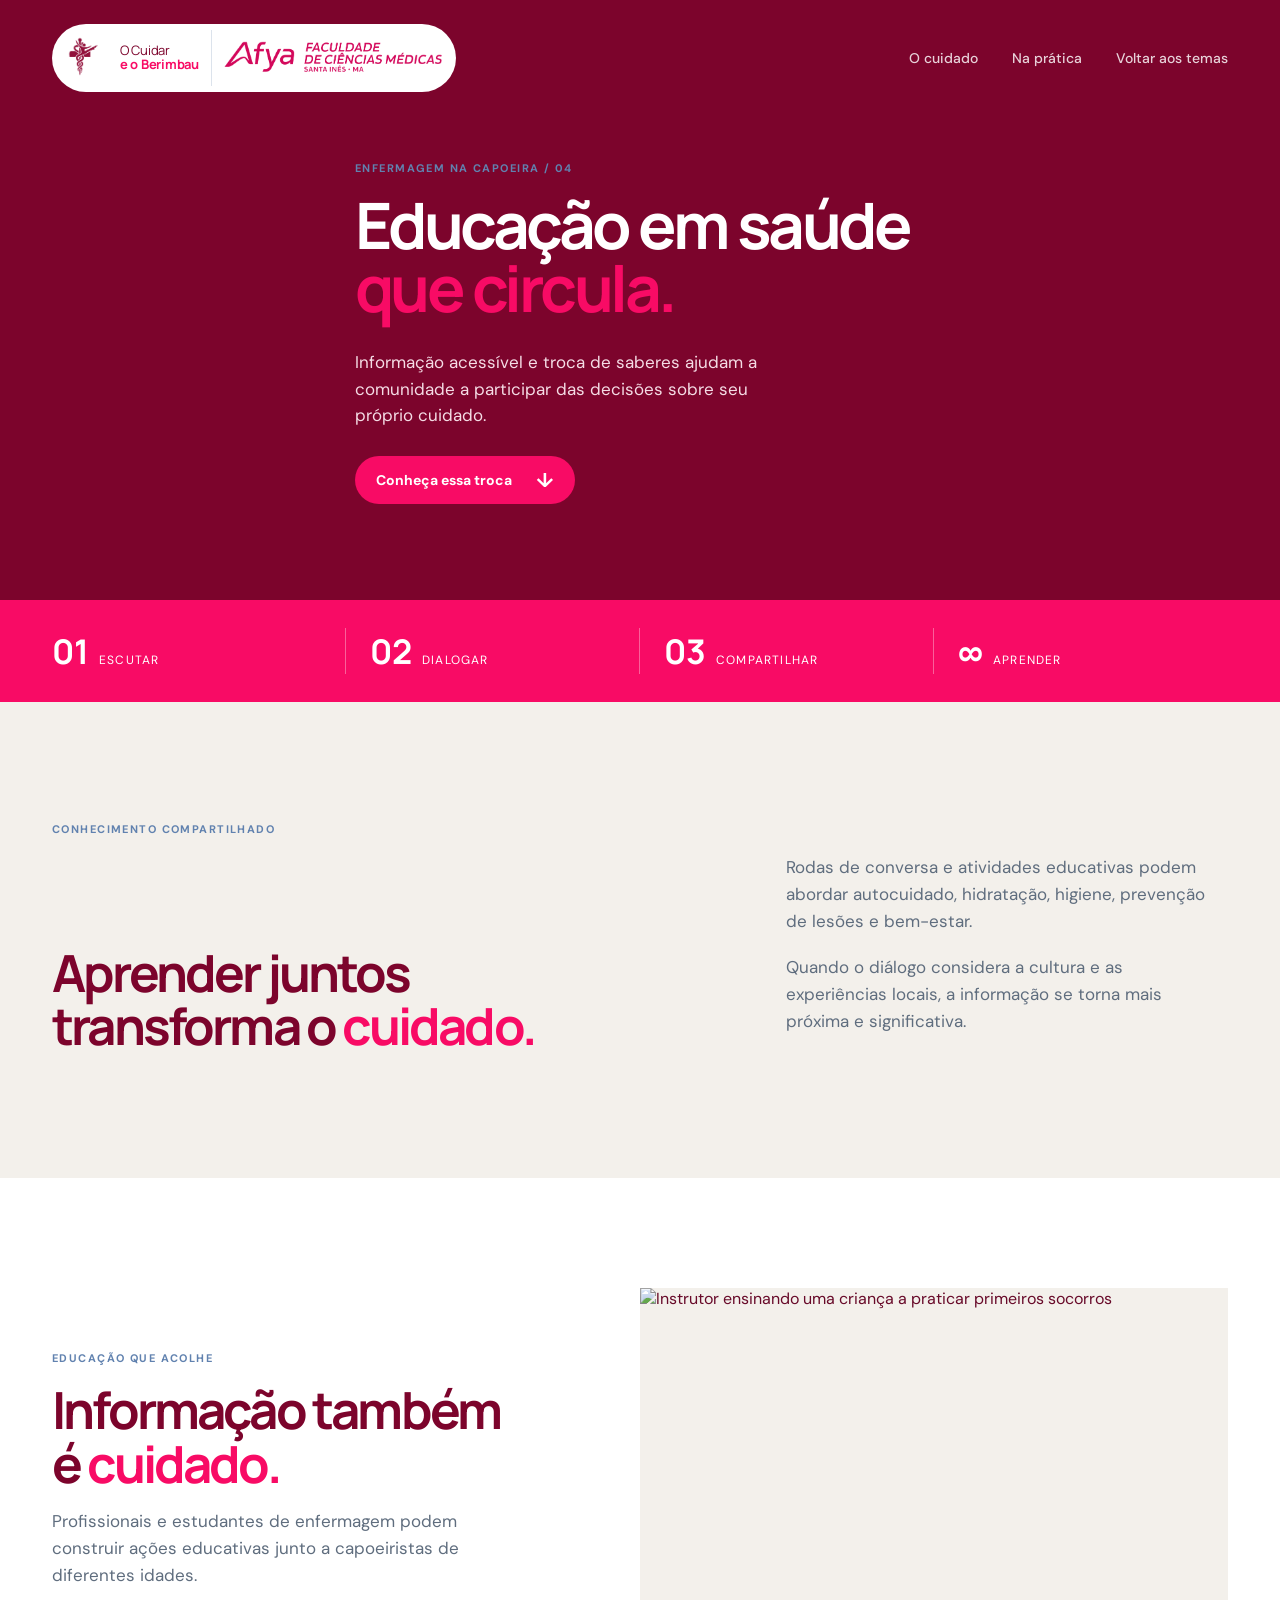
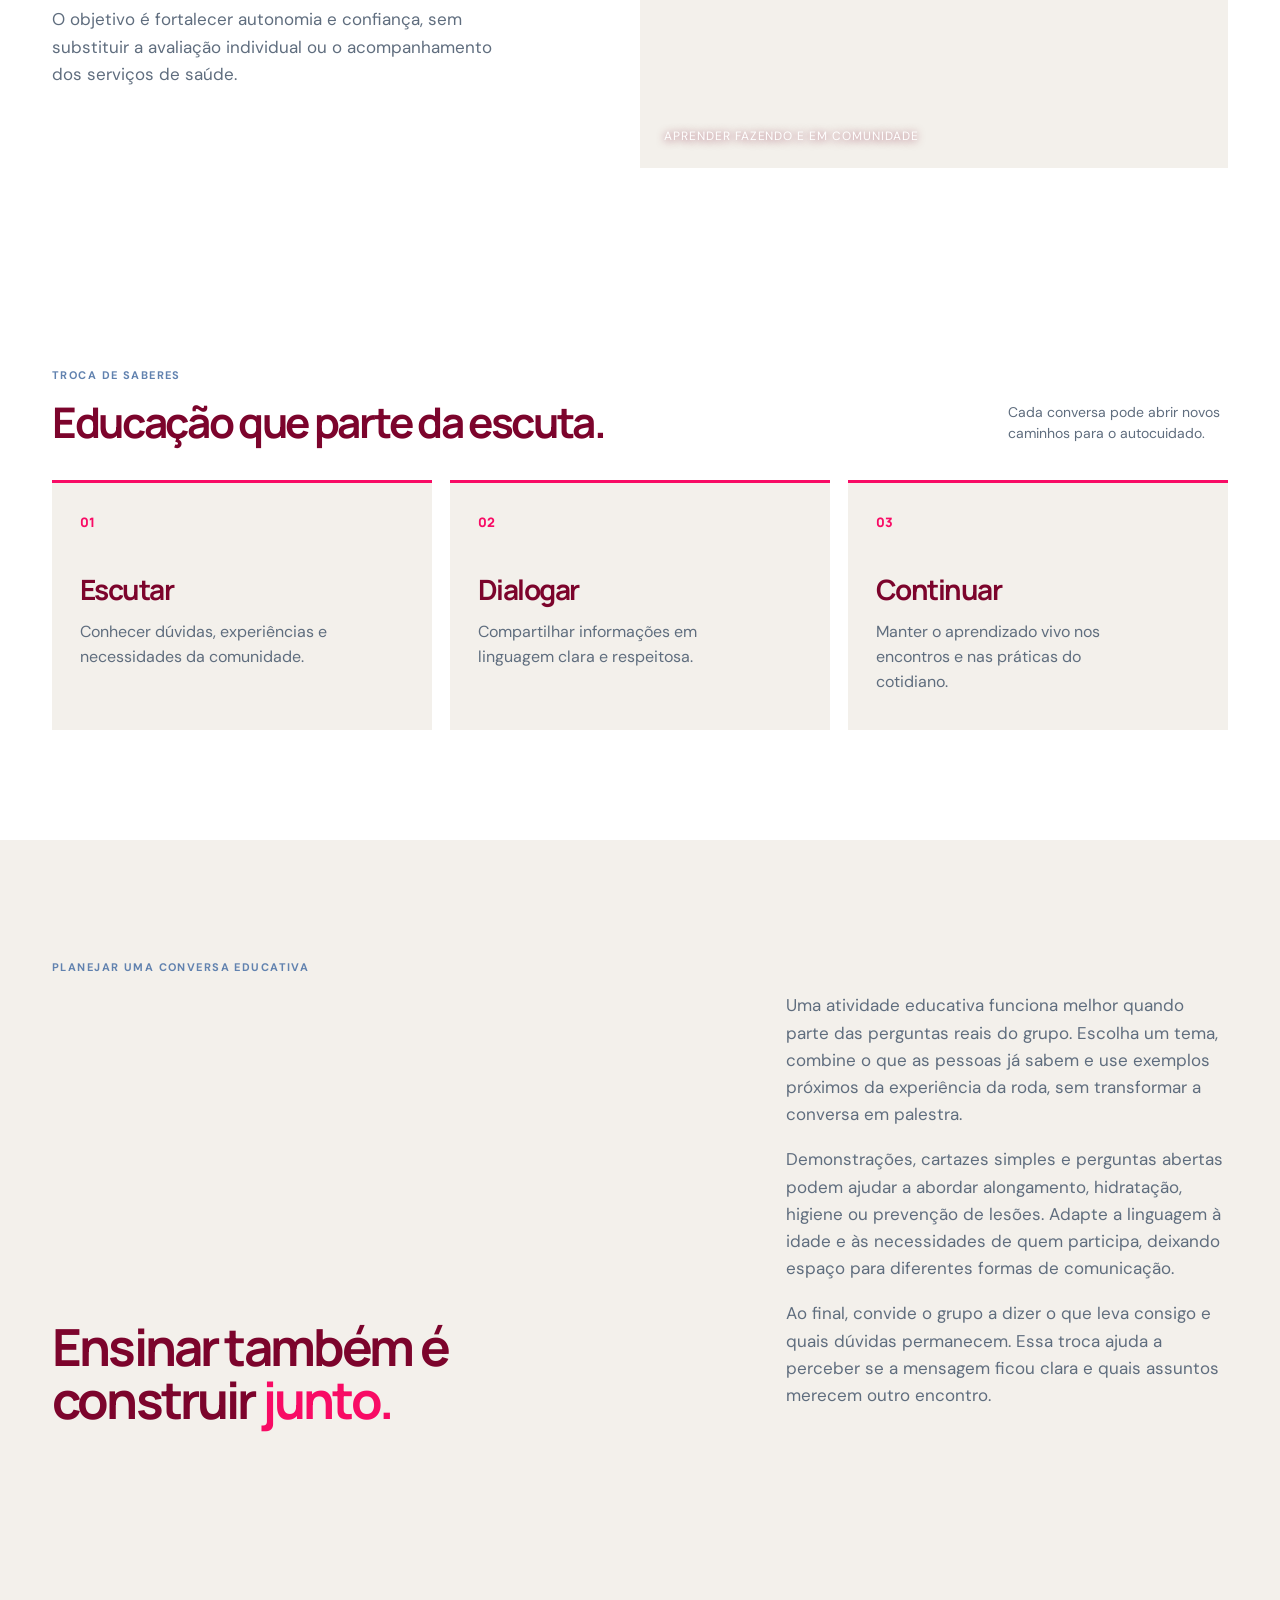
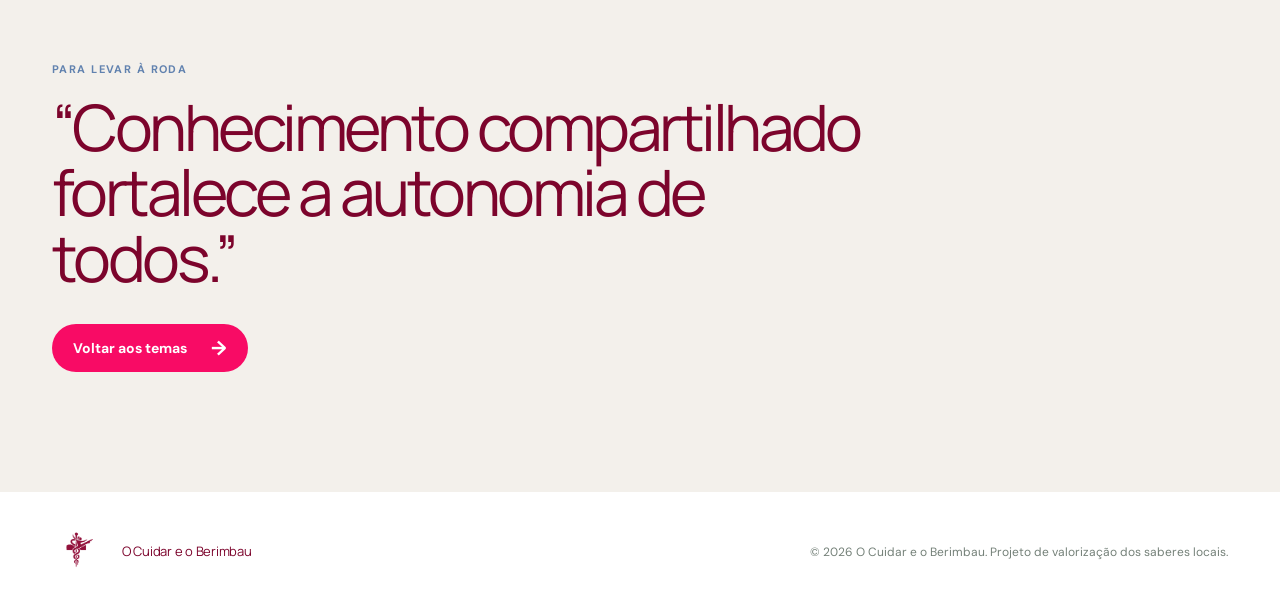
==== commit 24bbeae5: "Remove aro do logo do projeto" ====
--- a/indexeducacaoemsaude.html
+++ b/indexeducacaoemsaude.html
@@ -5,7 +5,7 @@
 	<meta name="viewport" content="width=device-width, initial-scale=1.0">
 	<title>Educação em saúde | O Cuidar e o Berimbau</title>
 	<link rel="icon" type="image/png" href="favicon.png">
-	<link rel="stylesheet" href="styles.css?v=brand-name-20261002">
+	<link rel="stylesheet" href="styles.css?v=brand-mark-tight-20261002">
 	<link rel="stylesheet" href="stylesPgBlog.css">
 </head>
 <body class="care-topic-page topic-education">
--- a/styles.css
+++ b/styles.css
@@ -9,9 +9,10 @@
 .home-page .site-header { background: linear-gradient(180deg, rgba(124,4,44,.68), transparent); }
 .site-nav { max-width: 1240px; margin: auto; padding: 24px 32px; display: flex; align-items: center; justify-content: space-between; }
 .brand, .footer-brand { display: flex; gap: 10px; align-items: center; line-height: 1.05; font-family: 'Manrope', sans-serif; font-size: 13px; letter-spacing: -.02em; }
-.brand-lockup { display: flex; align-items: center; gap: 0; padding: 4px 20px 4px 4px; border-radius: 999px; background: #fff; }
-.brand-lockup .brand { gap: 4px; color: var(--ink); }
-.partner-brand { display: flex; align-items: center; justify-content: center; height: 64px; margin-left: 18px; padding-left: 18px; border-left: 1px solid var(--line); }
+.brand-lockup { display: flex; align-items: center; gap: 0; padding: 2px 12px 2px 2px; border-radius: 999px; background: #fff; }
+.brand-lockup .brand { gap: 2px; color: var(--ink); }
+.brand-lockup .brand-logo-frame { width: 64px; height: 64px; flex-basis: 64px; border-radius: 0; background: transparent; }
+.partner-brand { display: flex; align-items: center; justify-content: center; height: 56px; margin-left: 12px; padding-left: 12px; border-left: 1px solid var(--line); }
 .partner-brand img { display: block; width: 220px; max-height: 42px; object-fit: contain; }
 .brand strong { color: var(--primary); }
 .brand-logo-frame { width: 96px; height: 96px; display: block; overflow: hidden; flex: 0 0 96px; border-radius: 50%; background: #fff; }
@@ -76,5 +77,5 @@
 .footer-brand { color: var(--ink); }
 footer .brand-logo-frame { width: 60px; height: 60px; flex-basis: 60px; }
 footer p { margin: 0; }
-@media (max-width: 760px) { .site-nav { padding: 18px 22px; } .brand-lockup { padding: 4px 12px 4px 4px; } .brand-logo-frame { width: 64px; height: 64px; flex-basis: 64px; } .brand { font-size: 11px; } .partner-brand { height: 44px; margin-left: 12px; padding-left: 12px; } .partner-brand img { width: 112px; max-height: 22px; } .nav-toggle { display: block; } .nav-links { display: none; position: absolute; top: 72px; left: 16px; right: 16px; padding: 22px; flex-direction: column; align-items: stretch; gap: 20px; border-radius: 10px; background: var(--wine); } .nav-links.is-open { display: flex; } .hero { display: grid; grid-template-columns: 1fr; min-height: 680px; } .hero-copy { min-height: 680px; max-width: none; padding: 150px 24px 112px; } .hero .eyebrow { color: #fff; } .hero-image { height: auto; min-height: 100%; flex: initial; } .hero-image::after { background: linear-gradient(180deg, rgba(124,4,44,.98) 0%, rgba(124,4,44,.92) 48%, rgba(124,4,44,.52) 100%); } .hero-image img { object-position: 50% center; } .image-label { right: 18px; bottom: 18px; max-width: calc(100% - 36px); } .section-shell { padding-inline: 24px; } .intro { padding-top: 80px; padding-bottom: 80px; } .intro-grid, .highlight-grid { grid-template-columns: 1fr; gap: 28px; } .highlight-card { min-height: 340px; } .section-heading, .callout-inner, footer { align-items: flex-start; flex-direction: column; gap: 24px; } .callout-inner { padding-top: 70px; padding-bottom: 70px; } }
+@media (max-width: 760px) { .site-nav { padding: 18px 22px; } .brand-lockup { padding: 2px 8px 2px 2px; } .brand-lockup .brand-logo-frame { width: 48px; height: 48px; flex-basis: 48px; } .brand-logo-frame { width: 56px; height: 56px; flex-basis: 56px; } .brand { font-size: 11px; } .partner-brand { height: 40px; margin-left: 8px; padding-left: 8px; } .partner-brand img { width: 112px; max-height: 22px; } .nav-toggle { display: block; } .nav-links { display: none; position: absolute; top: 72px; left: 16px; right: 16px; padding: 22px; flex-direction: column; align-items: stretch; gap: 20px; border-radius: 10px; background: var(--wine); } .nav-links.is-open { display: flex; } .hero { display: grid; grid-template-columns: 1fr; min-height: 680px; } .hero-copy { min-height: 680px; max-width: none; padding: 150px 24px 112px; } .hero .eyebrow { color: #fff; } .hero-image { height: auto; min-height: 100%; flex: initial; } .hero-image::after { background: linear-gradient(180deg, rgba(124,4,44,.98) 0%, rgba(124,4,44,.92) 48%, rgba(124,4,44,.52) 100%); } .hero-image img { object-position: 50% center; } .image-label { right: 18px; bottom: 18px; max-width: calc(100% - 36px); } .section-shell { padding-inline: 24px; } .intro { padding-top: 80px; padding-bottom: 80px; } .intro-grid, .highlight-grid { grid-template-columns: 1fr; gap: 28px; } .highlight-card { min-height: 340px; } .section-heading, .callout-inner, footer { align-items: flex-start; flex-direction: column; gap: 24px; } .callout-inner { padding-top: 70px; padding-bottom: 70px; } }
 @media (max-width: 380px) { .site-nav { padding-inline: 12px; } .brand-lockup { padding-right: 8px; } .partner-brand { margin-left: 8px; padding-left: 8px; } .partner-brand img { width: 96px; } }
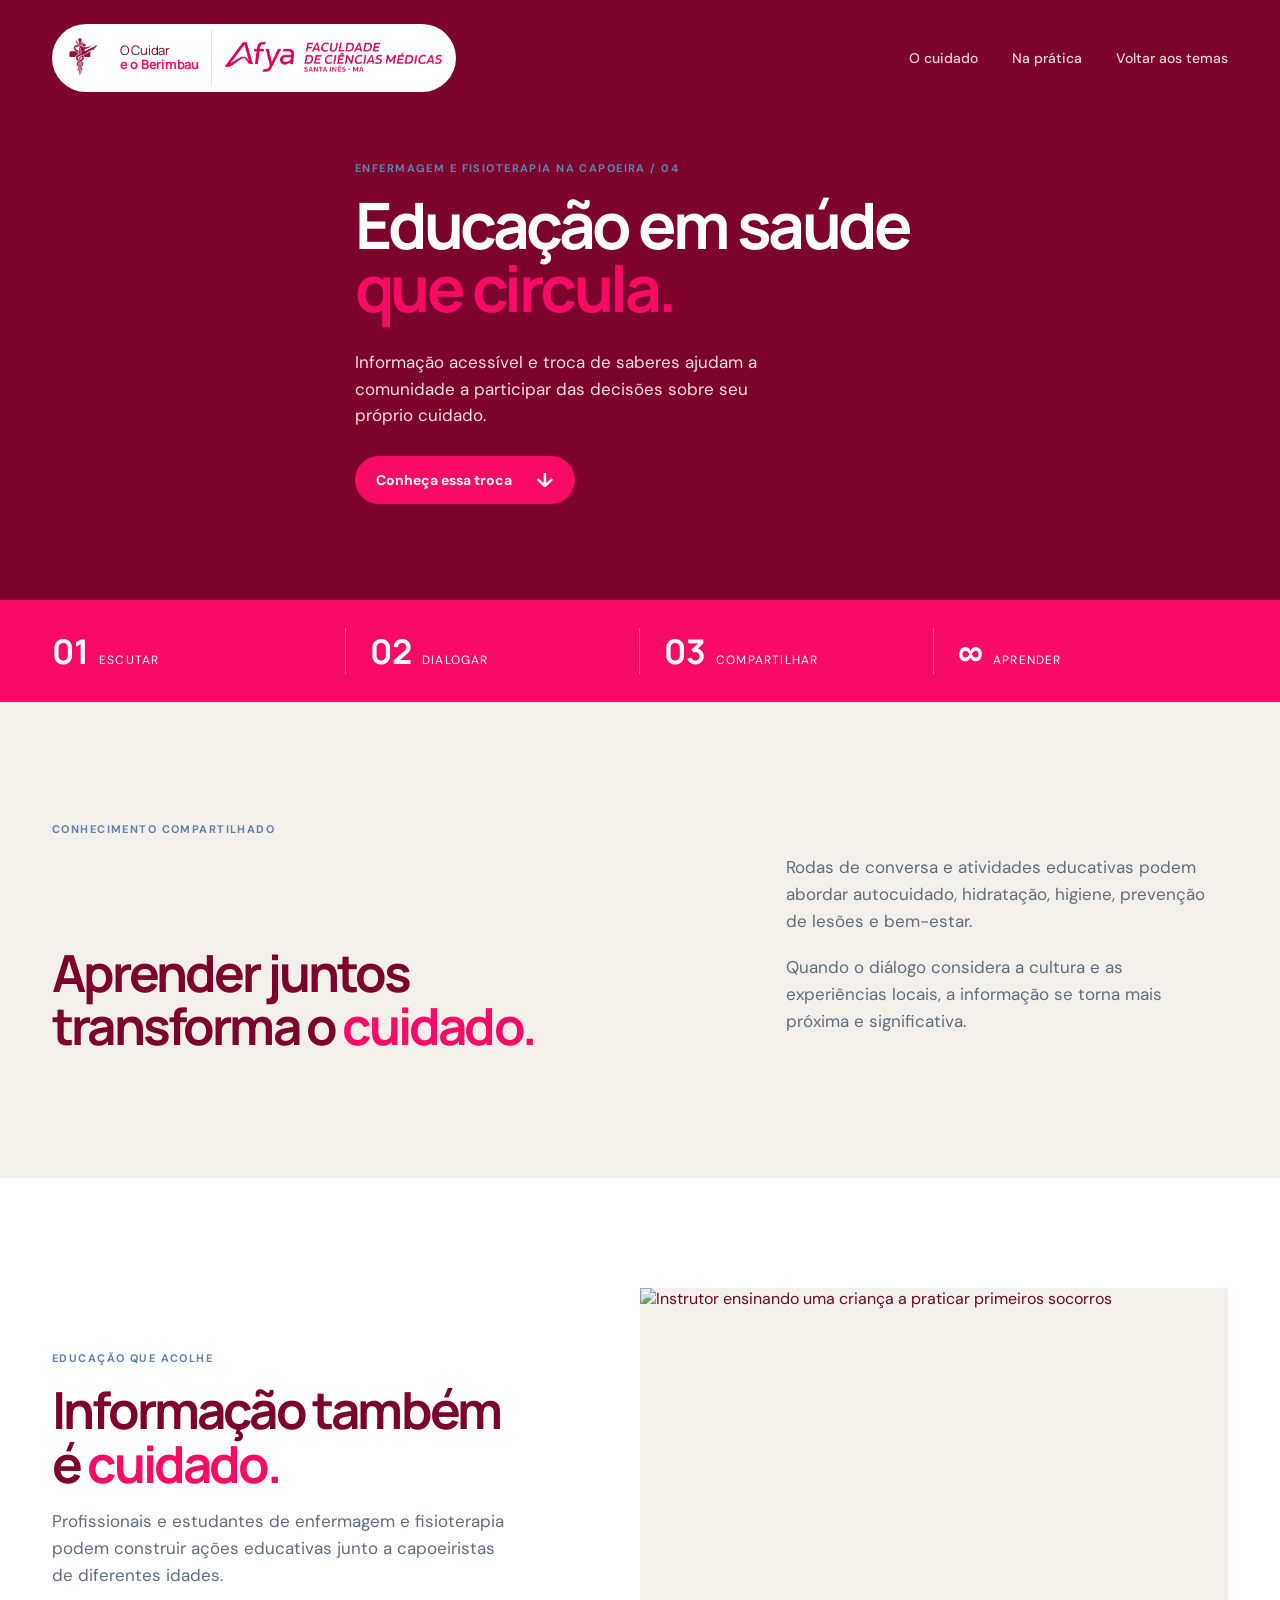
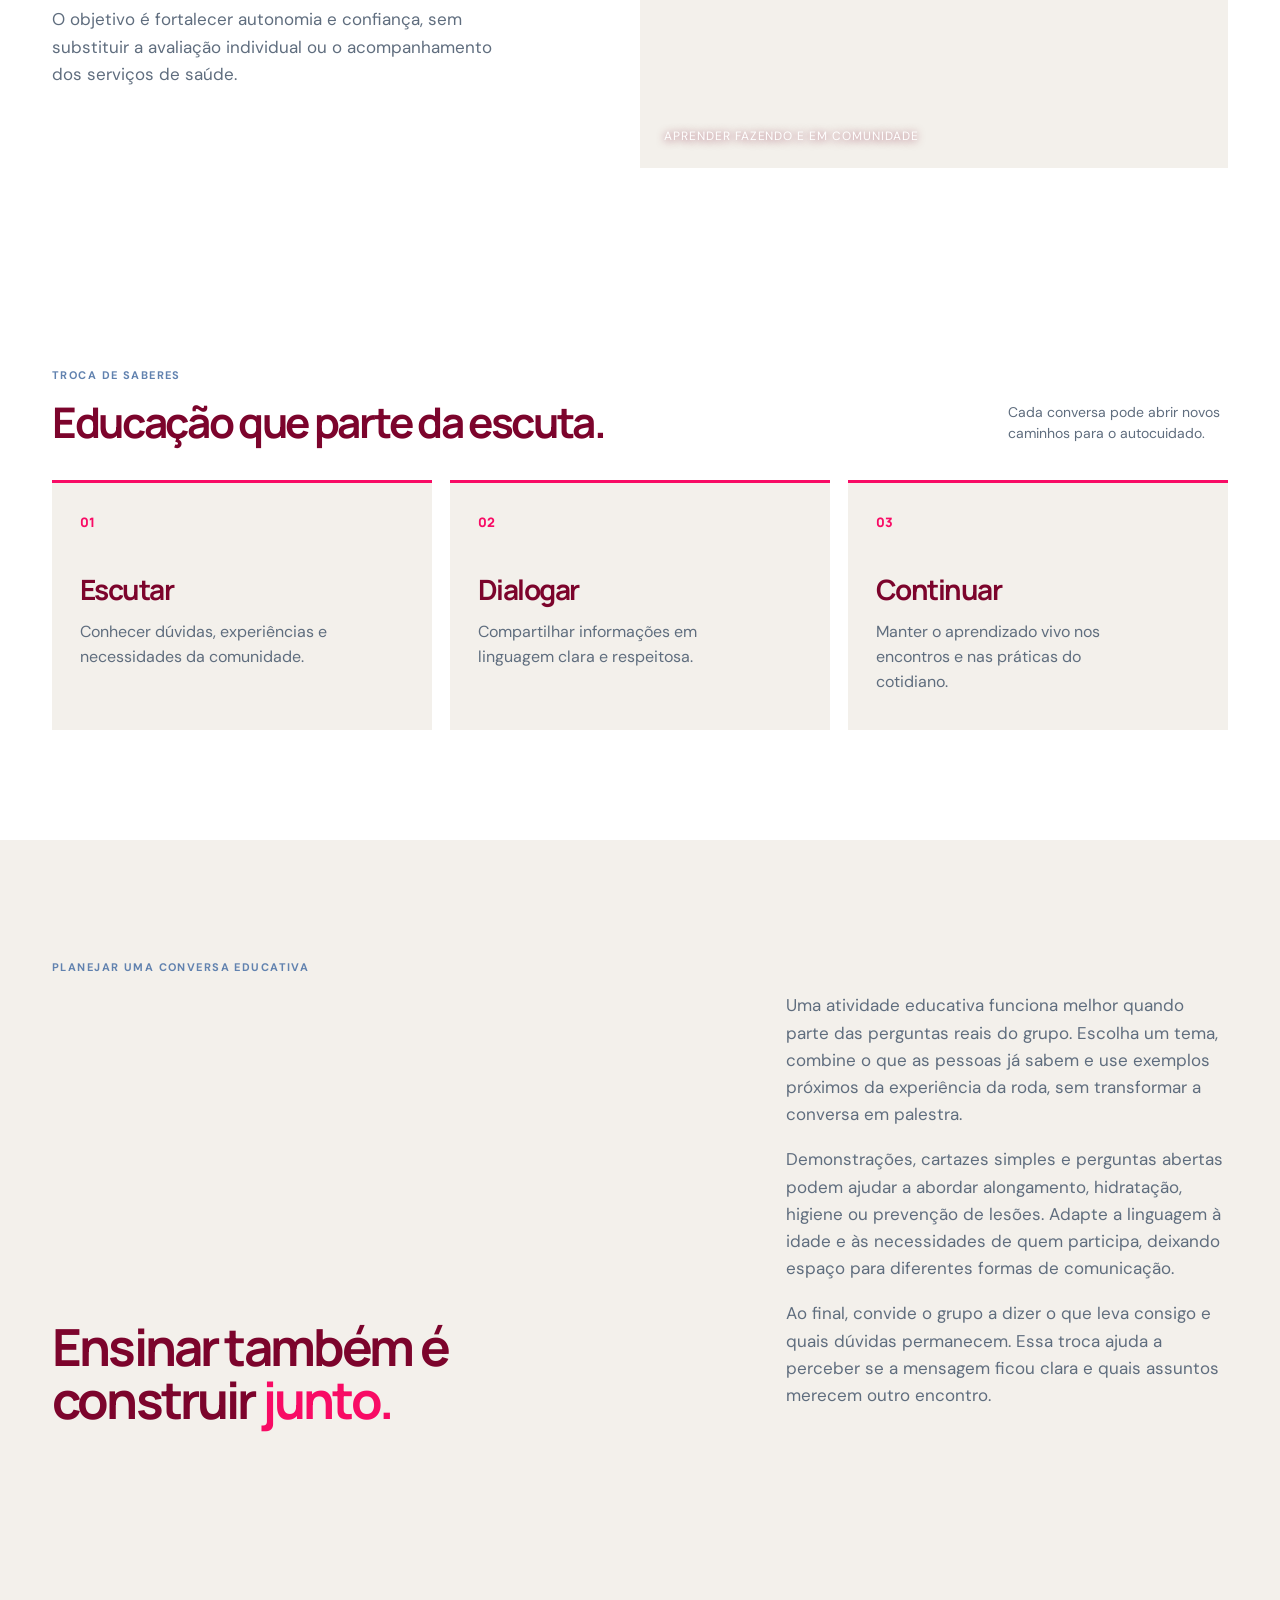
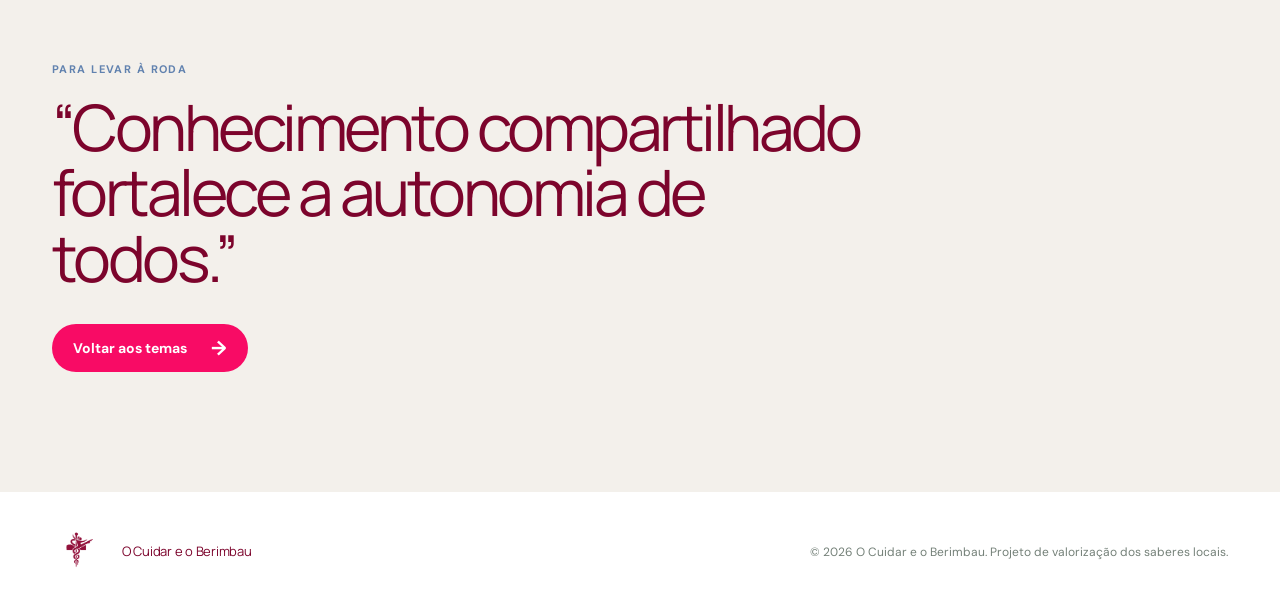
==== commit 382bd3a0: "Inclui fisioterapia nas páginas do projeto Atualiza a apresentação multidisciplinar do site e public" ====
--- a/indexeducacaoemsaude.html
+++ b/indexeducacaoemsaude.html
@@ -5,7 +5,7 @@
 	<meta name="viewport" content="width=device-width, initial-scale=1.0">
 	<title>Educação em saúde | O Cuidar e o Berimbau</title>
 	<link rel="icon" type="image/png" href="favicon.png">
-	<link rel="stylesheet" href="styles.css?v=brand-mark-tight-20261002">
+	<link rel="stylesheet" href="styles.css?v=afya-buttons-all-20261002">
 	<link rel="stylesheet" href="stylesPgBlog.css">
 </head>
 <body class="care-topic-page topic-education">
@@ -18,11 +18,11 @@
 	</header>
 	<main>
 		<section class="territory-hero care-topic-hero">
-			<div class="territory-hero-copy"><p class="eyebrow">Enfermagem na capoeira / 04</p><h1>Educação em saúde <span>que circula.</span></h1><p>Informação acessível e troca de saberes ajudam a comunidade a participar das decisões sobre seu próprio cuidado.</p><a class="button button-primary" href="#cuidado">Conheça essa troca <span>↓</span></a></div>
+			<div class="territory-hero-copy"><p class="eyebrow">Enfermagem e fisioterapia na capoeira / 04</p><h1>Educação em saúde <span>que circula.</span></h1><p>Informação acessível e troca de saberes ajudam a comunidade a participar das decisões sobre seu próprio cuidado.</p><a class="button button-primary" href="#cuidado">Conheça essa troca <span>↓</span></a></div>
 		</section>
 		<section class="territory-stats"><div class="section-shell territory-stats-grid"><div><strong>01</strong><span>escutar</span></div><div><strong>02</strong><span>dialogar</span></div><div><strong>03</strong><span>compartilhar</span></div><div><strong>∞</strong><span>aprender</span></div></div></section>
 		<section class="territory-intro section-shell" id="cuidado"><p class="eyebrow">Conhecimento compartilhado</p><div class="territory-intro-grid"><h2>Aprender juntos transforma o <span>cuidado.</span></h2><div><p>Rodas de conversa e atividades educativas podem abordar autocuidado, hidratação, higiene, prevenção de lesões e bem-estar.</p><p>Quando o diálogo considera a cultura e as experiências locais, a informação se torna mais próxima e significativa.</p></div></div></section>
-		<section class="territory-story"><div class="section-shell territory-story-grid"><div class="territory-story-copy"><p class="eyebrow">Educação que acolhe</p><h2>Informação também é <span>cuidado.</span></h2><p>Profissionais e estudantes de enfermagem podem construir ações educativas junto a capoeiristas de diferentes idades.</p><p>O objetivo é fortalecer autonomia e confiança, sem substituir a avaliação individual ou o acompanhamento dos serviços de saúde.</p></div><div class="territory-story-image"><img src="https://images.pexels.com/photos/34082712/pexels-photo-34082712.jpeg?cs=srgb&amp;dl=pexels-tahir-34082712.jpg&amp;fm=jpg" alt="Instrutor ensinando uma criança a praticar primeiros socorros"><span>Aprender fazendo e em comunidade</span></div></div></section>
+		<section class="territory-story"><div class="section-shell territory-story-grid"><div class="territory-story-copy"><p class="eyebrow">Educação que acolhe</p><h2>Informação também é <span>cuidado.</span></h2><p>Profissionais e estudantes de enfermagem e fisioterapia podem construir ações educativas junto a capoeiristas de diferentes idades.</p><p>O objetivo é fortalecer autonomia e confiança, sem substituir a avaliação individual ou o acompanhamento dos serviços de saúde.</p></div><div class="territory-story-image"><img src="https://images.pexels.com/photos/34082712/pexels-photo-34082712.jpeg?cs=srgb&amp;dl=pexels-tahir-34082712.jpg&amp;fm=jpg" alt="Instrutor ensinando uma criança a praticar primeiros socorros"><span>Aprender fazendo e em comunidade</span></div></div></section>
 		<section class="territory-features" id="praticas"><div class="section-shell"><div class="section-heading"><div><p class="eyebrow">Troca de saberes</p><h2>Educação que parte da escuta.</h2></div><p class="section-heading-note">Cada conversa pode abrir novos caminhos para o autocuidado.</p></div><div class="territory-feature-grid"><article><span>01</span><h3>Escutar</h3><p>Conhecer dúvidas, experiências e necessidades da comunidade.</p></article><article><span>02</span><h3>Dialogar</h3><p>Compartilhar informações em linguagem clara e respeitosa.</p></article><article><span>03</span><h3>Continuar</h3><p>Manter o aprendizado vivo nos encontros e nas práticas do cotidiano.</p></article></div></div></section>
 		<section class="territory-intro section-shell"><p class="eyebrow">Planejar uma conversa educativa</p><div class="territory-intro-grid"><h2>Ensinar também é construir <span>junto.</span></h2><div><p>Uma atividade educativa funciona melhor quando parte das perguntas reais do grupo. Escolha um tema, combine o que as pessoas já sabem e use exemplos próximos da experiência da roda, sem transformar a conversa em palestra.</p><p>Demonstrações, cartazes simples e perguntas abertas podem ajudar a abordar alongamento, hidratação, higiene ou prevenção de lesões. Adapte a linguagem à idade e às necessidades de quem participa, deixando espaço para diferentes formas de comunicação.</p><p>Ao final, convide o grupo a dizer o que leva consigo e quais dúvidas permanecem. Essa troca ajuda a perceber se a mensagem ficou clara e quais assuntos merecem outro encontro.</p></div></div></section>
 		<section class="territory-quote section-shell"><p class="eyebrow">Para levar à roda</p><blockquote>“Conhecimento compartilhado fortalece a autonomia de todos.”</blockquote><a class="button button-primary" href="index.html#territorios">Voltar aos temas <span>→</span></a></section>
--- a/styles.css
+++ b/styles.css
@@ -1,6 +1,6 @@
 @import url('https://fonts.googleapis.com/css2?family=DM+Sans:wght@400;500;700&family=Manrope:wght@600;700;800&display=swap');
 
-:root { --ink: #7c042c; --wine: #7c042c; --primary: #f80b65; --blue: #6182af; --paper: #ffffff; --line: #dce3ec; --muted: #5f6d7e; }
+:root { --ink: #7c042c; --wine: #7c042c; --primary: #f80b65; --blue: #6182af; --afya-purple: #532581; --paper: #ffffff; --line: #dce3ec; --muted: #5f6d7e; }
 * { box-sizing: border-box; }
 html { scroll-behavior: smooth; }
 body { margin: 0; background: var(--paper); color: var(--ink); font-family: 'DM Sans', sans-serif; }
@@ -23,7 +23,7 @@
 .nav-links a:not(.nav-cta):hover { opacity: 1; }
 .nav-cta, .button-primary { background: var(--primary); color: #fff; border-radius: 999px; font-weight: 700; }
 .nav-cta { padding: 12px 20px; }
-.nav-toggle { display: none; border: 0; color: #fff; background: transparent; font-size: 24px; }
+.nav-toggle { display: none; border: 0; border-radius: 999px; padding: 8px; color: #fff; background: transparent; font-size: 24px; transition: transform .2s, background .2s, box-shadow .2s; cursor: pointer; }
 .hero { min-height: 700px; position: relative; isolation: isolate; display: grid; grid-template-columns: 1fr; background: var(--wine); color: #fff; }
 .hero-copy { align-self: center; max-width: 760px; min-height: 700px; display: flex; flex-direction: column; justify-content: center; padding: 160px 8vw 120px max(32px, calc((100vw - 1240px) / 2 + 32px)); }
 .eyebrow { margin: 0 0 18px; color: var(--blue); text-transform: uppercase; font-size: 11px; font-weight: 700; letter-spacing: .13em; }
@@ -33,8 +33,8 @@
 h1 span, h2 span { color: var(--primary); }
 .hero-text { max-width: 460px; margin: 28px 0 34px; color: #f5dce5; font-size: 17px; line-height: 1.55; }
 .hero-actions { display: flex; align-items: center; gap: 24px; }
-.button { display: inline-flex; align-items: center; gap: 24px; padding: 15px 21px; font-size: 14px; transition: transform .2s, background .2s; }
-.button:hover { transform: translateY(-2px); }
+.button { display: inline-flex; align-items: center; gap: 24px; padding: 15px 21px; font-size: 14px; transition: transform .2s, background .2s, box-shadow .2s; }
+.button:hover, .button:focus-visible, .nav-toggle:hover, .nav-toggle:focus-visible { transform: translateY(-2px); color: #fff; background-image: linear-gradient(110deg, var(--primary), var(--afya-purple), #7540a2); background-size: 200% 100%; animation: site-button-purple 1.4s ease-in-out infinite alternate; }
 .button-primary span, .button-outline span { font-size: 20px; line-height: 0; }
 .button-link { color: #fff; padding-inline: 0; }
 .hero-image { position: absolute; z-index: -1; inset: 0; min-height: 100%; overflow: hidden; background: var(--wine); }
@@ -49,9 +49,10 @@
 .highlights { padding-bottom: 125px; }
 .section-heading { display: flex; justify-content: space-between; align-items: end; margin-bottom: 36px; }
 .section-heading h2 { font-size: clamp(30px, 3.3vw, 46px); }
-.button-outline { border: 1px solid var(--blue); border-radius: 999px; padding: 12px 18px; }
+.button-outline { border: 1px solid var(--primary); border-radius: 999px; padding: 12px 18px; }
 button.button { font-family: inherit; line-height: inherit; color: inherit; background: transparent; cursor: pointer; }
-.button-outline:hover { background: var(--primary); border-color: var(--primary); color: #fff; }
+@keyframes site-button-purple { to { background-position: 100% 50%; box-shadow: 0 4px 16px rgba(83,37,129,.32); } }
+@media (prefers-reduced-motion: reduce) { .button, .nav-toggle { transition: none; } .button:hover, .button:focus-visible, .nav-toggle:hover, .nav-toggle:focus-visible { transform: none; animation: none; background: var(--afya-purple); } }
 .highlight-grid { display: grid; grid-template-columns: repeat(3, 1fr); gap: 18px; align-items: stretch; }
 .highlight-card { min-height: 360px; position: relative; isolation: isolate; display: flex; flex-direction: column; justify-content: flex-end; align-items: flex-start; gap: 12px; overflow: hidden; padding: 26px; border-radius: 8px; background: var(--wine); color: #fff; transition: transform .25s ease, box-shadow .25s ease; }
 .highlight-card:hover { transform: translateY(-6px); box-shadow: 0 14px 26px rgba(124,4,44,.18); }
@@ -77,5 +78,48 @@
 .footer-brand { color: var(--ink); }
 footer .brand-logo-frame { width: 60px; height: 60px; flex-basis: 60px; }
 footer p { margin: 0; }
+.project-day { position: relative; isolation: isolate; max-width: 1240px; margin: 56px auto; padding: 72px 48px; overflow: hidden; border: 1px solid rgba(248,11,101,.26); border-radius: 24px; color: #fff; background: radial-gradient(ellipse at 100% 0%, rgba(248,11,101,.2), transparent 38%), radial-gradient(ellipse at 0% 100%, rgba(83,37,129,.45), transparent 42%), linear-gradient(140deg, #260312, #4c0828 55%, #260b3c); background-size: 160% 160%; animation: project-day-gradient 18s ease-in-out infinite alternate; box-shadow: 0 24px 70px rgba(49,4,26,.18); }
+@keyframes project-day-gradient { from { background-position: 0% 0%; } to { background-position: 100% 100%; } }
+@media (prefers-reduced-motion: reduce) { .project-day { animation: none; } }
+.project-day::before { position: absolute; z-index: -1; top: 0; left: 48px; width: 84px; height: 4px; border-radius: 0 0 4px 4px; background: linear-gradient(90deg, var(--primary), #bd68f2); content: ''; }
+.project-day .eyebrow { color: #ff8bb7; }
+.project-day .section-heading h2 { color: #fff; }
+.project-day-intro { max-width: 720px; margin: -14px 0 34px; color: rgba(255,255,255,.76); font-size: 17px; line-height: 1.6; }
+.project-media { position: relative; display: grid; grid-template-columns: repeat(3, 1fr); grid-auto-flow: dense; gap: 14px; padding: 18px; border: 1px solid rgba(255,255,255,.22); border-radius: 18px; background: linear-gradient(145deg, rgba(255,255,255,.09), rgba(15,3,24,.4)); box-shadow: inset 0 0 0 6px rgba(255,255,255,.035), 0 22px 48px rgba(0,0,0,.24); }
+.project-media::before { position: absolute; inset: 7px; border: 1px solid rgba(255,255,255,.08); border-radius: 12px; content: ''; pointer-events: none; }
+.project-media figure { min-width: 0; margin: 0; overflow: hidden; border: 1px solid rgba(255,255,255,.12); border-radius: 12px; background: rgba(255,255,255,.06); box-shadow: 0 12px 30px rgba(0,0,0,.2); transition: transform .25s ease, border-color .25s ease, box-shadow .25s ease; }
+.project-media figure:hover { transform: translateY(-4px); border-color: rgba(255,139,183,.55); box-shadow: 0 18px 34px rgba(0,0,0,.28); }
+.project-media figure img, .project-media figure video { width: 100%; height: 260px; display: block; object-fit: cover; }
+.project-media figure img { transition: transform .35s ease, filter .35s ease; }
+.project-media figure:hover img { transform: scale(1.025); filter: saturate(1.08); }
+.project-media figcaption { min-height: 48px; display: flex; align-items: center; padding: 10px 14px; color: #fff; background: rgba(255,255,255,.055); font-size: 12px; font-weight: 700; }
+.project-media .media-featured { grid-column: span 2; }
+.project-media .media-featured img { height: 420px; object-position: center 38%; }
+.project-media .media-video { grid-column: span 1; }
+.project-media .media-video video { height: 300px; object-position: center; background: #22020d; }
+.authors-card { margin-top: 32px; overflow: hidden; border: 1px solid rgba(255,255,255,.28); border-radius: 14px; color: #fff; background: linear-gradient(135deg, var(--wine), var(--afya-purple)); box-shadow: 0 18px 40px rgba(83,37,129,.16); }
+.authors-heading { display: flex; align-items: center; gap: 12px; padding: 18px 24px 12px; }
+.authors-heading span { display: grid; place-items: center; width: 44px; height: 44px; border-radius: 50%; color: var(--primary); background: #fff; font-size: 14px; letter-spacing: 2px; }
+.authors-heading h3 { font-size: 20px; }
+.authors-card ul { display: grid; grid-template-columns: 1fr 1fr; column-gap: 44px; row-gap: 6px; margin: 0; padding: 8px 24px 24px 68px; list-style: disc; }
+.authors-card li { padding: 3px 0; font-size: 14px; }
 @media (max-width: 760px) { .site-nav { padding: 18px 22px; } .brand-lockup { padding: 2px 8px 2px 2px; } .brand-lockup .brand-logo-frame { width: 48px; height: 48px; flex-basis: 48px; } .brand-logo-frame { width: 56px; height: 56px; flex-basis: 56px; } .brand { font-size: 11px; } .partner-brand { height: 40px; margin-left: 8px; padding-left: 8px; } .partner-brand img { width: 112px; max-height: 22px; } .nav-toggle { display: block; } .nav-links { display: none; position: absolute; top: 72px; left: 16px; right: 16px; padding: 22px; flex-direction: column; align-items: stretch; gap: 20px; border-radius: 10px; background: var(--wine); } .nav-links.is-open { display: flex; } .hero { display: grid; grid-template-columns: 1fr; min-height: 680px; } .hero-copy { min-height: 680px; max-width: none; padding: 150px 24px 112px; } .hero .eyebrow { color: #fff; } .hero-image { height: auto; min-height: 100%; flex: initial; } .hero-image::after { background: linear-gradient(180deg, rgba(124,4,44,.98) 0%, rgba(124,4,44,.92) 48%, rgba(124,4,44,.52) 100%); } .hero-image img { object-position: 50% center; } .image-label { right: 18px; bottom: 18px; max-width: calc(100% - 36px); } .section-shell { padding-inline: 24px; } .intro { padding-top: 80px; padding-bottom: 80px; } .intro-grid, .highlight-grid { grid-template-columns: 1fr; gap: 28px; } .highlight-card { min-height: 340px; } .section-heading, .callout-inner, footer { align-items: flex-start; flex-direction: column; gap: 24px; } .callout-inner { padding-top: 70px; padding-bottom: 70px; } }
-@media (max-width: 380px) { .site-nav { padding-inline: 12px; } .brand-lockup { padding-right: 8px; } .partner-brand { margin-left: 8px; padding-left: 8px; } .partner-brand img { width: 96px; } }+@media (max-width: 380px) { .site-nav { padding-inline: 12px; } .brand-lockup { padding-right: 8px; } .partner-brand { margin-left: 8px; padding-left: 8px; } .partner-brand img { width: 96px; } }
+@media (max-width: 760px) {
+  .project-day { margin: 32px 16px; padding: 48px 20px; border-radius: 18px; }
+  .project-day::before { left: 20px; }
+  .project-media { grid-template-columns: 1fr 1fr; padding: 12px; }
+  .project-media .media-featured { grid-column: 1 / -1; }
+  .project-media .media-featured img { height: 340px; }
+  .project-media figure img { height: 220px; }
+  .project-media .media-video { grid-column: 1 / -1; }
+  .project-media .media-video video { height: 320px; }
+  .authors-card ul { grid-template-columns: 1fr; padding-left: 44px; }
+}
+@media (max-width: 480px) {
+  .project-day { margin: 20px 10px; padding: 38px 16px; }
+  .project-day::before { left: 16px; }
+  .project-media { grid-template-columns: 1fr; padding: 9px; }
+  .project-media .media-featured img, .project-media figure img { height: 280px; }
+  .project-media .media-featured { grid-column: auto; }
+}
